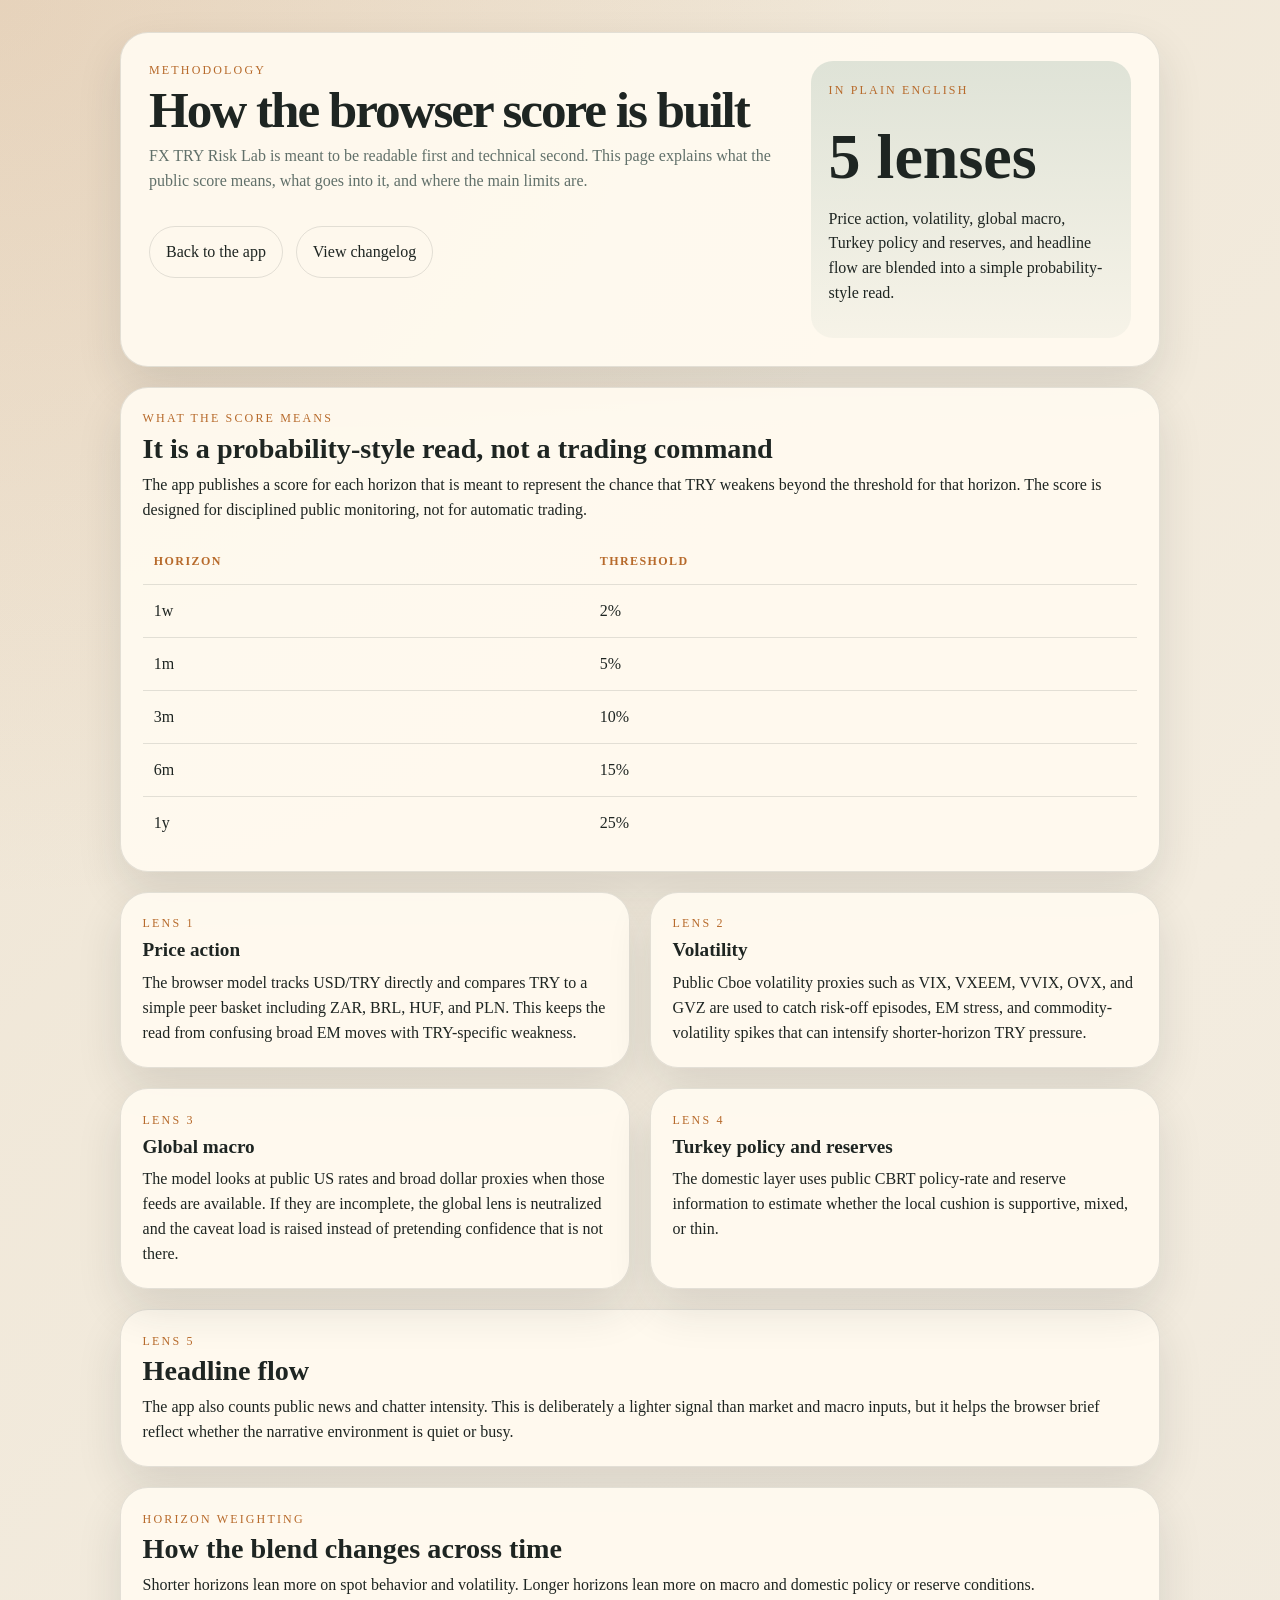
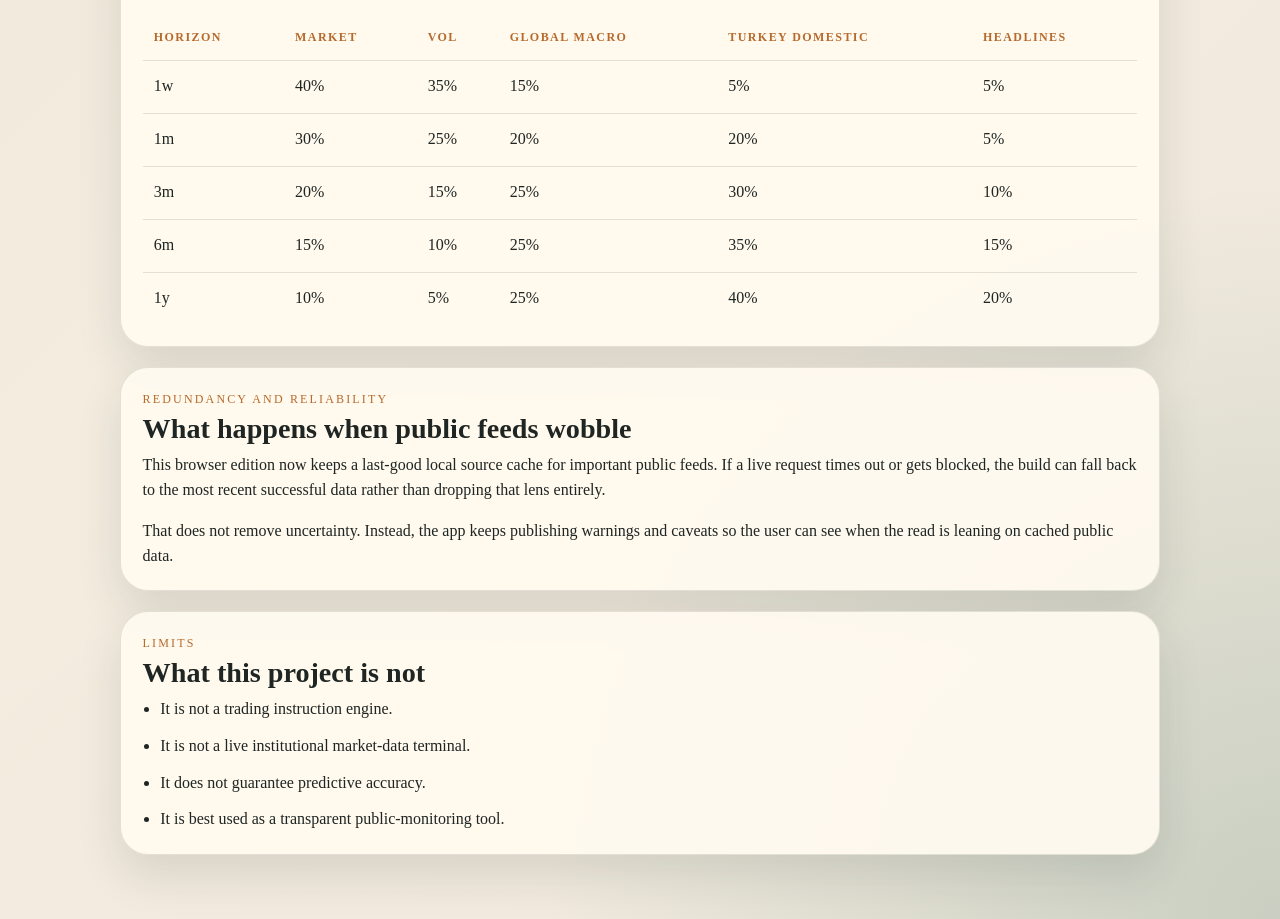
==== docs/methodology.html @ 63f48fd1 "Finalize browser app with methodology and charts" ====
<!DOCTYPE html>
<html lang="en">
  <head>
    <meta charset="utf-8" />
    <meta name="viewport" content="width=device-width, initial-scale=1" />
    <title>FX TRY Risk Lab Methodology</title>
    <meta name="theme-color" content="#1d5c4b" />
    <meta name="referrer" content="strict-origin-when-cross-origin" />
    <meta
      http-equiv="Content-Security-Policy"
      content="default-src 'self'; script-src 'self'; style-src 'self' 'unsafe-inline'; img-src 'self' data:; connect-src 'self'; object-src 'none'; base-uri 'self'; form-action 'none'; frame-ancestors 'none'; upgrade-insecure-requests"
    />
    <meta
      name="description"
      content="Plain-language methodology for the FX TRY Risk Lab browser app."
    />
    <link rel="stylesheet" href="./style.css" />
  </head>
  <body>
    <main class="shell prose-shell">
      <section class="hero">
        <div class="hero-copy">
          <p class="eyebrow">Methodology</p>
          <h1>How the browser score is built</h1>
          <p class="deck">
            FX TRY Risk Lab is meant to be readable first and technical second. This page explains
            what the public score means, what goes into it, and where the main limits are.
          </p>
          <div class="hero-actions">
            <a class="button ghost" href="./index.html">Back to the app</a>
            <a
              class="button ghost"
              href="https://github.com/hulkiokantabak/fx-try-risk-lab/blob/main/CHANGELOG.md"
              target="_blank"
              rel="noopener noreferrer"
            >
              View changelog
            </a>
          </div>
        </div>
        <aside class="hero-score">
          <span class="eyebrow">In Plain English</span>
          <strong>5 lenses</strong>
          <p>
            Price action, volatility, global macro, Turkey policy and reserves, and headline flow
            are blended into a simple probability-style read.
          </p>
        </aside>
      </section>

      <section class="card prose-card">
        <p class="eyebrow">What The Score Means</p>
        <h2>It is a probability-style read, not a trading command</h2>
        <p>
          The app publishes a score for each horizon that is meant to represent the chance that
          TRY weakens beyond the threshold for that horizon. The score is designed for disciplined
          public monitoring, not for automatic trading.
        </p>
        <div class="table-wrap">
          <table class="info-table">
            <thead>
              <tr>
                <th>Horizon</th>
                <th>Threshold</th>
              </tr>
            </thead>
            <tbody>
              <tr><td>1w</td><td>2%</td></tr>
              <tr><td>1m</td><td>5%</td></tr>
              <tr><td>3m</td><td>10%</td></tr>
              <tr><td>6m</td><td>15%</td></tr>
              <tr><td>1y</td><td>25%</td></tr>
            </tbody>
          </table>
        </div>
      </section>

      <section class="grid">
        <article class="card prose-card">
          <p class="eyebrow">Lens 1</p>
          <h3>Price action</h3>
          <p>
            The browser model tracks USD/TRY directly and compares TRY to a simple peer basket
            including ZAR, BRL, HUF, and PLN. This keeps the read from confusing broad EM moves
            with TRY-specific weakness.
          </p>
        </article>
        <article class="card prose-card">
          <p class="eyebrow">Lens 2</p>
          <h3>Volatility</h3>
          <p>
            Public Cboe volatility proxies such as VIX, VXEEM, VVIX, OVX, and GVZ are used to
            catch risk-off episodes, EM stress, and commodity-volatility spikes that can intensify
            shorter-horizon TRY pressure.
          </p>
        </article>
      </section>

      <section class="grid">
        <article class="card prose-card">
          <p class="eyebrow">Lens 3</p>
          <h3>Global macro</h3>
          <p>
            The model looks at public US rates and broad dollar proxies when those feeds are
            available. If they are incomplete, the global lens is neutralized and the caveat load
            is raised instead of pretending confidence that is not there.
          </p>
        </article>
        <article class="card prose-card">
          <p class="eyebrow">Lens 4</p>
          <h3>Turkey policy and reserves</h3>
          <p>
            The domestic layer uses public CBRT policy-rate and reserve information to estimate
            whether the local cushion is supportive, mixed, or thin.
          </p>
        </article>
      </section>

      <section class="card prose-card">
        <p class="eyebrow">Lens 5</p>
        <h2>Headline flow</h2>
        <p>
          The app also counts public news and chatter intensity. This is deliberately a lighter
          signal than market and macro inputs, but it helps the browser brief reflect whether the
          narrative environment is quiet or busy.
        </p>
      </section>

      <section class="card prose-card">
        <p class="eyebrow">Horizon Weighting</p>
        <h2>How the blend changes across time</h2>
        <p>
          Shorter horizons lean more on spot behavior and volatility. Longer horizons lean more on
          macro and domestic policy or reserve conditions.
        </p>
        <div class="table-wrap">
          <table class="info-table">
            <thead>
              <tr>
                <th>Horizon</th>
                <th>Market</th>
                <th>Vol</th>
                <th>Global macro</th>
                <th>Turkey domestic</th>
                <th>Headlines</th>
              </tr>
            </thead>
            <tbody>
              <tr><td>1w</td><td>40%</td><td>35%</td><td>15%</td><td>5%</td><td>5%</td></tr>
              <tr><td>1m</td><td>30%</td><td>25%</td><td>20%</td><td>20%</td><td>5%</td></tr>
              <tr><td>3m</td><td>20%</td><td>15%</td><td>25%</td><td>30%</td><td>10%</td></tr>
              <tr><td>6m</td><td>15%</td><td>10%</td><td>25%</td><td>35%</td><td>15%</td></tr>
              <tr><td>1y</td><td>10%</td><td>5%</td><td>25%</td><td>40%</td><td>20%</td></tr>
            </tbody>
          </table>
        </div>
      </section>

      <section class="card prose-card">
        <p class="eyebrow">Redundancy And Reliability</p>
        <h2>What happens when public feeds wobble</h2>
        <p>
          This browser edition now keeps a last-good local source cache for important public feeds.
          If a live request times out or gets blocked, the build can fall back to the most recent
          successful data rather than dropping that lens entirely.
        </p>
        <p>
          That does not remove uncertainty. Instead, the app keeps publishing warnings and caveats
          so the user can see when the read is leaning on cached public data.
        </p>
      </section>

      <section class="card prose-card">
        <p class="eyebrow">Limits</p>
        <h2>What this project is not</h2>
        <ul class="list">
          <li>It is not a trading instruction engine.</li>
          <li>It is not a live institutional market-data terminal.</li>
          <li>It does not guarantee predictive accuracy.</li>
          <li>It is best used as a transparent public-monitoring tool.</li>
        </ul>
      </section>
    </main>
  </body>
</html>
---- docs/style.css ----
:root {
  --bg: #f3ecdf;
  --paper: rgba(255, 250, 240, 0.94);
  --paper-strong: rgba(255, 253, 247, 0.98);
  --ink: #1e2522;
  --muted: #61706a;
  --line: rgba(30, 37, 34, 0.12);
  --accent: #1d5c4b;
  --signal: #b76a2b;
  --shadow: 0 20px 45px rgba(29, 44, 38, 0.12);
}

* {
  box-sizing: border-box;
}

body {
  margin: 0;
  color: var(--ink);
  line-height: 1.55;
  font-family: Georgia, "Times New Roman", serif;
  background:
    radial-gradient(circle at top left, rgba(183, 106, 43, 0.14), transparent 32%),
    radial-gradient(circle at bottom right, rgba(29, 92, 75, 0.18), transparent 26%),
    linear-gradient(135deg, #eee4d3 0%, var(--bg) 55%, #efe8dc 100%);
}

a {
  color: inherit;
}

.shell {
  max-width: 1160px;
  margin: 0 auto;
  padding: 2rem 1.25rem 4rem;
}

.hero,
.card,
.curve {
  border: 1px solid var(--line);
  border-radius: 28px;
  background: var(--paper);
  box-shadow: var(--shadow);
}

.hero {
  display: grid;
  grid-template-columns: 1.6fr 320px;
  gap: 1.5rem;
  padding: 1.75rem;
}

.hero > *,
.grid > *,
.curve,
.card,
.metric,
.curve-card,
.brief-card,
.pill {
  min-width: 0;
}

.eyebrow {
  margin: 0 0 0.35rem;
  font-size: 0.75rem;
  letter-spacing: 0.18em;
  text-transform: uppercase;
  color: var(--signal);
}

h1,
h2,
h3,
p {
  margin-top: 0;
}

h1 {
  margin-bottom: 0.55rem;
  font-size: clamp(2rem, 4vw, 3.5rem);
  line-height: 0.98;
  letter-spacing: -0.04em;
}

h2 {
  margin-bottom: 0.6rem;
  font-size: clamp(1.5rem, 2.2vw, 2.2rem);
  line-height: 1.05;
}

h3 {
  font-size: 1.2rem;
  line-height: 1.2;
}

.deck,
.stamp,
.reason-detail,
.metric p,
.note-label,
textarea,
.brief-detail {
  color: var(--muted);
}

.deck,
.reason-detail,
.metric p,
#primary-meta,
.list li,
.history-table td,
.brief-detail,
.brief-now {
  overflow-wrap: anywhere;
}

.hero-copy {
  display: flex;
  flex-direction: column;
}

.pill-row {
  display: grid;
  grid-template-columns: repeat(3, minmax(0, 1fr));
  gap: 0.85rem;
  margin-top: 1rem;
}

.pill {
  border: 1px solid var(--line);
  border-radius: 20px;
  padding: 0.9rem 1rem;
  background: rgba(255, 255, 255, 0.82);
}

.pill strong {
  display: block;
  margin-top: 0.25rem;
  font-size: 1.15rem;
}

.hero-score {
  align-self: stretch;
  padding: 1rem 1.1rem;
  border-radius: 22px;
  background: linear-gradient(180deg, rgba(29, 92, 75, 0.14), rgba(29, 92, 75, 0.04));
}

.hero-score strong {
  display: block;
  margin-top: 0.35rem;
  font-size: clamp(2.8rem, 5vw, 4.4rem);
}

.hero-actions {
  display: flex;
  flex-wrap: wrap;
  gap: 0.8rem;
  align-items: center;
  margin-top: 1rem;
}

.button {
  display: inline-flex;
  align-items: center;
  justify-content: center;
  min-height: 2.9rem;
  padding: 0.8rem 1rem;
  border-radius: 999px;
  border: 1px solid var(--line);
  background: rgba(255, 255, 255, 0.8);
  cursor: pointer;
  font: inherit;
  text-decoration: none;
}

.button.primary {
  background: var(--accent);
  color: #fff;
  border-color: rgba(29, 92, 75, 0.35);
}

.button.ghost {
  background: transparent;
}

.button:focus-visible,
textarea:focus-visible,
a:focus-visible {
  outline: 2px solid rgba(29, 92, 75, 0.55);
  outline-offset: 3px;
}

.curve,
.card {
  margin-top: 1.25rem;
  padding: 1.35rem;
}

.section-head {
  display: flex;
  justify-content: space-between;
  gap: 1rem;
  align-items: flex-start;
}

.curve-grid,
.metric-grid,
.briefing-grid {
  display: grid;
  gap: 0.85rem;
  margin-top: 1rem;
}

.curve-grid,
.metric-grid {
  grid-template-columns: repeat(auto-fit, minmax(135px, 1fr));
}

.briefing-grid {
  grid-template-columns: repeat(3, minmax(0, 1fr));
}

.curve-card,
.metric,
.brief-card {
  border: 1px solid var(--line);
  border-radius: 22px;
  padding: 1rem;
  background: rgba(255, 255, 255, 0.82);
}

.brief-card {
  background: var(--paper-strong);
}

.chart-card {
  display: flex;
  flex-direction: column;
}

.chart-shell {
  margin-top: 0.85rem;
  padding: 0.6rem;
  border: 1px solid var(--line);
  border-radius: 22px;
  background: rgba(255, 255, 255, 0.86);
}

.chart-shell svg {
  display: block;
  width: 100%;
  height: auto;
}

.chart-guide {
  stroke: rgba(30, 37, 34, 0.14);
  stroke-width: 1;
  stroke-dasharray: 4 6;
}

.chart-legend {
  display: flex;
  flex-wrap: wrap;
  gap: 0.7rem;
  margin-top: 0.85rem;
}

.chart-legend-item {
  display: inline-flex;
  align-items: center;
  gap: 0.45rem;
  font-size: 0.95rem;
}

.legend-swatch {
  width: 0.8rem;
  height: 0.8rem;
  border-radius: 999px;
  flex: 0 0 auto;
}

.brief-card h3 {
  margin-bottom: 0.55rem;
}

.brief-now {
  margin-bottom: 0.5rem;
  color: var(--signal);
  font-weight: 700;
}

.curve-card.primary {
  background: linear-gradient(180deg, rgba(29, 92, 75, 0.14), rgba(255, 255, 255, 0.92));
  border-color: rgba(29, 92, 75, 0.25);
}

.curve-card strong,
.metric strong {
  display: block;
  margin-top: 0.3rem;
  font-size: 1.8rem;
}

.grid {
  display: grid;
  grid-template-columns: repeat(2, minmax(0, 1fr));
  gap: 1.25rem;
}

.reason {
  padding: 0.9rem 0;
  border-top: 1px solid var(--line);
}

.reason:first-child {
  padding-top: 0;
  border-top: 0;
}

.reason-title {
  display: flex;
  justify-content: space-between;
  gap: 1rem;
  align-items: baseline;
  font-weight: 700;
}

.badge {
  display: inline-flex;
  align-items: center;
  justify-content: center;
  min-width: 3rem;
  padding: 0.2rem 0.55rem;
  border-radius: 999px;
  background: rgba(183, 106, 43, 0.12);
  color: var(--signal);
  font-size: 0.85rem;
}

.list {
  margin: 0;
  padding-left: 1.1rem;
}

.list li + li {
  margin-top: 0.75rem;
}

.disabled-link {
  opacity: 0.72;
  text-decoration: none;
  cursor: default;
}

.history-wrap {
  overflow-x: auto;
}

.history-table {
  width: 100%;
  border-collapse: collapse;
}

.history-table th,
.history-table td {
  padding: 0.85rem 0.7rem;
  text-align: left;
  border-top: 1px solid var(--line);
  vertical-align: top;
}

.history-table thead th {
  border-top: 0;
  color: var(--signal);
  font-size: 0.75rem;
  letter-spacing: 0.12em;
  text-transform: uppercase;
}

textarea {
  width: 100%;
  margin-top: 0.7rem;
  padding: 0.9rem 1rem;
  border: 1px solid var(--line);
  border-radius: 18px;
  background: rgba(255, 255, 255, 0.9);
  font: inherit;
  resize: vertical;
}

.method p + p {
  margin-top: 0.8rem;
}

.prose-shell {
  max-width: 1080px;
}

.prose-card h2,
.prose-card h3 {
  margin-bottom: 0.6rem;
}

.prose-card p:last-child,
.prose-card ul:last-child {
  margin-bottom: 0;
}

.table-wrap {
  overflow-x: auto;
  margin-top: 1rem;
}

.info-table {
  width: 100%;
  border-collapse: collapse;
}

.info-table th,
.info-table td {
  padding: 0.85rem 0.7rem;
  text-align: left;
  border-top: 1px solid var(--line);
  vertical-align: top;
}

.info-table thead th {
  border-top: 0;
  color: var(--signal);
  font-size: 0.75rem;
  letter-spacing: 0.12em;
  text-transform: uppercase;
}

.caveats {
  border-color: rgba(183, 106, 43, 0.28);
  background:
    linear-gradient(180deg, rgba(183, 106, 43, 0.08), rgba(255, 250, 240, 0.92));
}

@media (max-width: 900px) {
  .hero,
  .grid,
  .briefing-grid,
  .pill-row {
    grid-template-columns: 1fr;
  }

  .section-head {
    flex-direction: column;
  }
}

@media (max-width: 640px) {
  .shell {
    padding: 1rem 0.85rem 3rem;
  }

  .hero,
  .card,
  .curve {
    border-radius: 22px;
  }

  .hero {
    padding: 1.1rem;
  }

  .hero-actions {
    flex-direction: column;
    align-items: stretch;
  }

  .hero-actions .button {
    width: 100%;
  }

  .hero-actions .stamp {
    width: 100%;
  }

  .curve-grid,
  .metric-grid {
    grid-template-columns: 1fr;
  }

  .chart-legend {
    flex-direction: column;
    align-items: flex-start;
  }

  .history-table th,
  .history-table td,
  .info-table th,
  .info-table td {
    padding: 0.75rem 0.5rem;
    font-size: 0.92rem;
  }
}
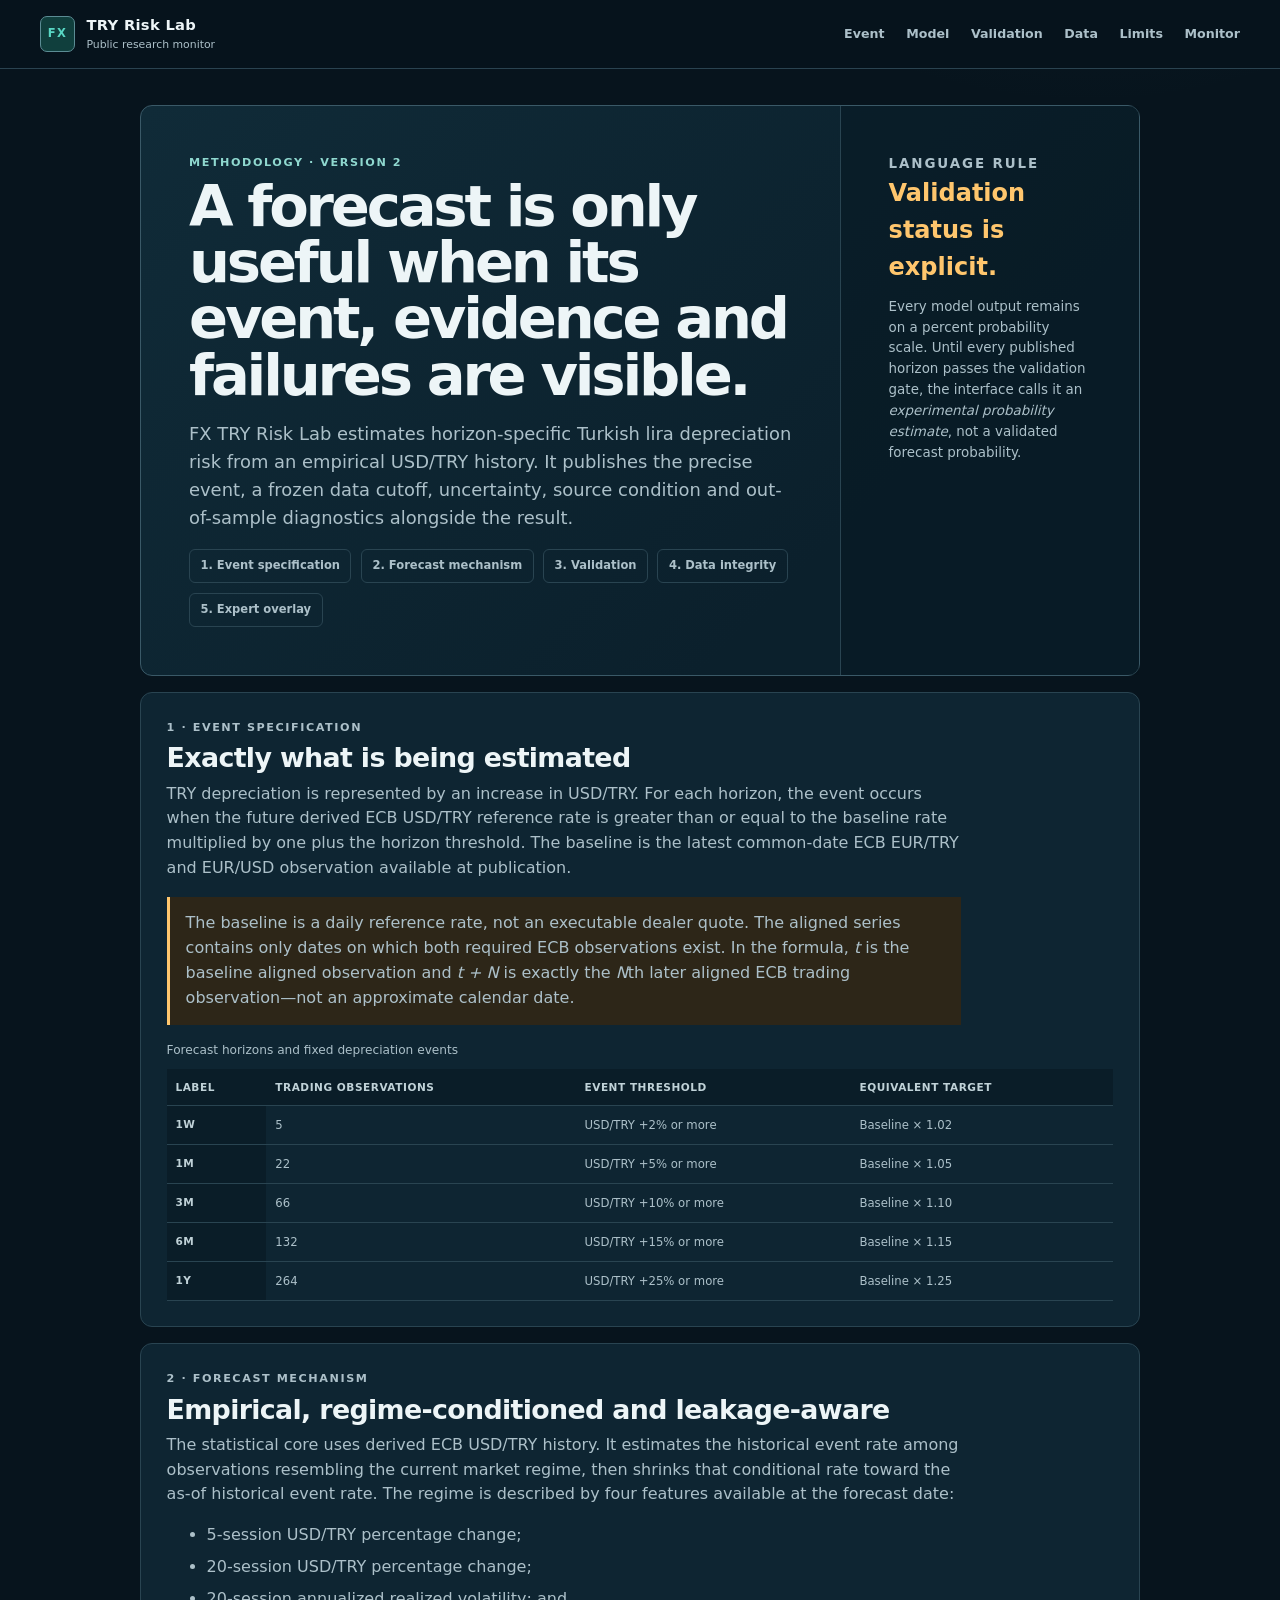
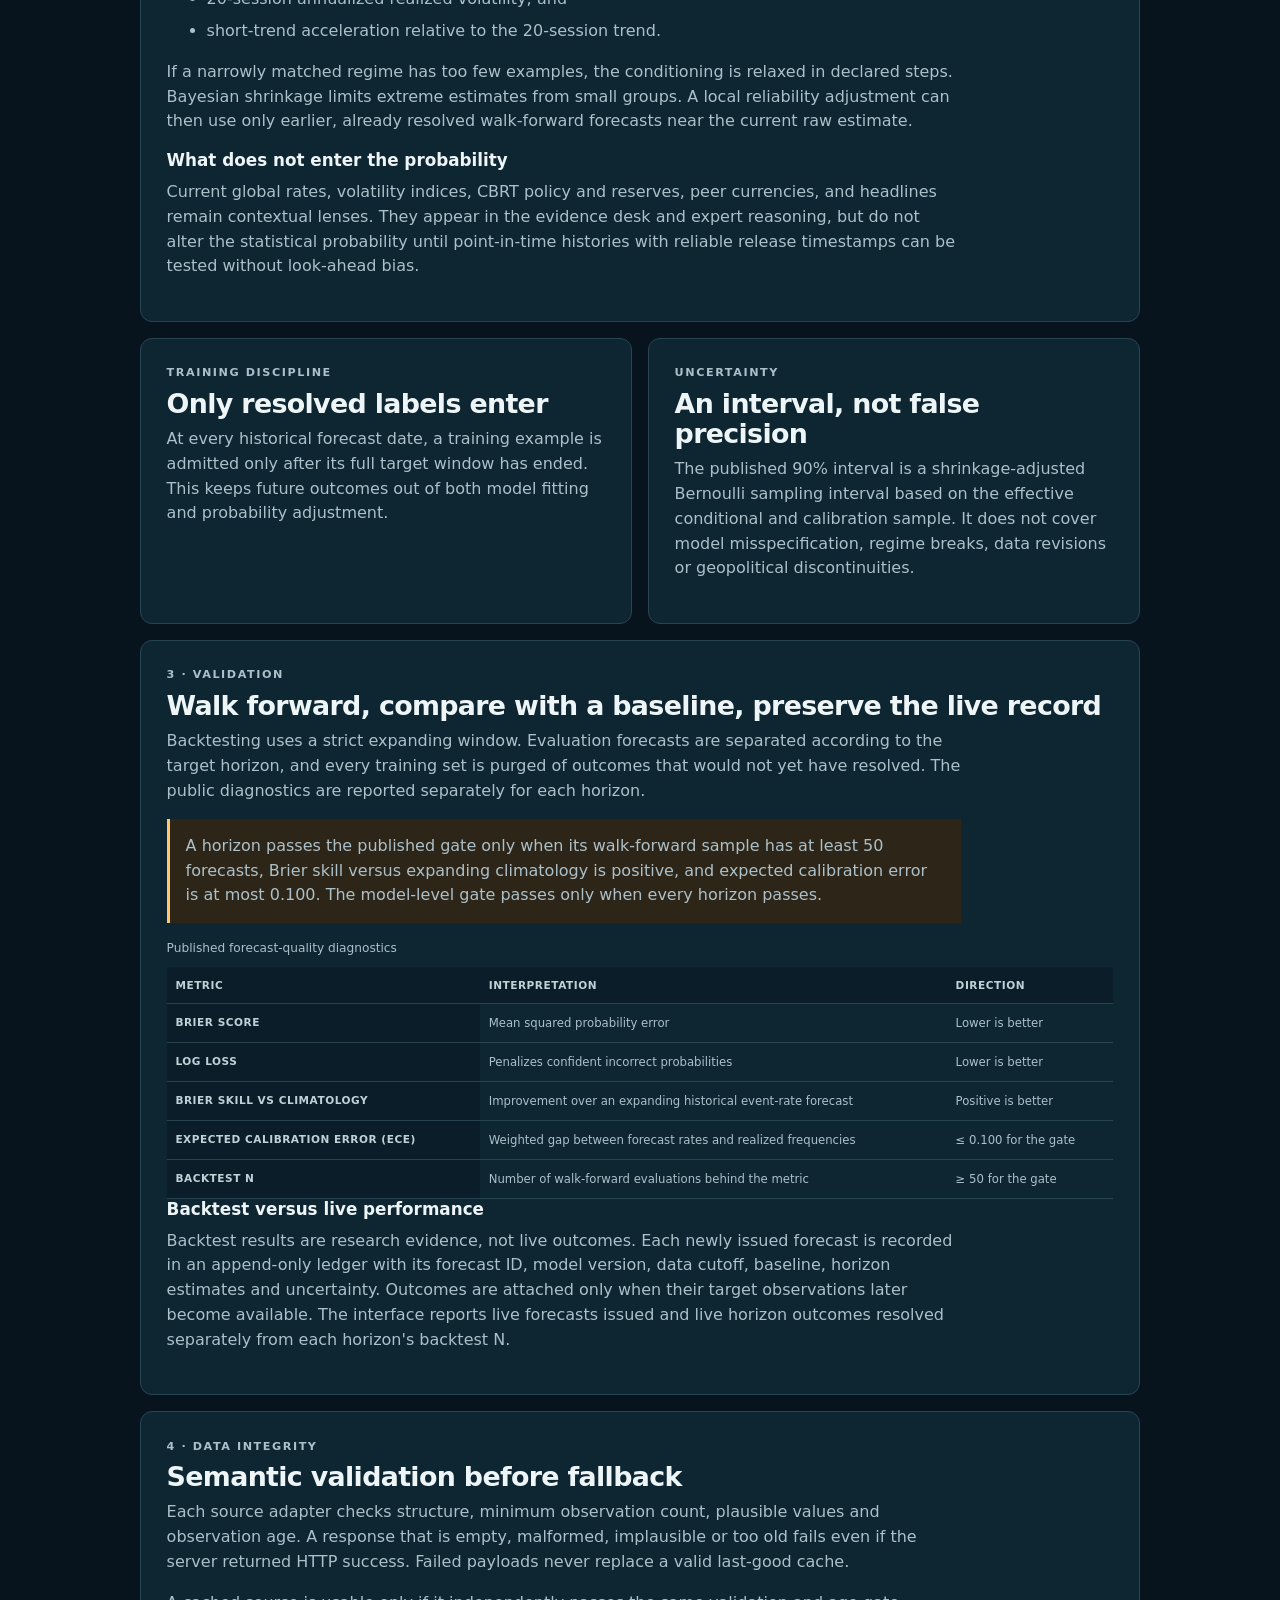
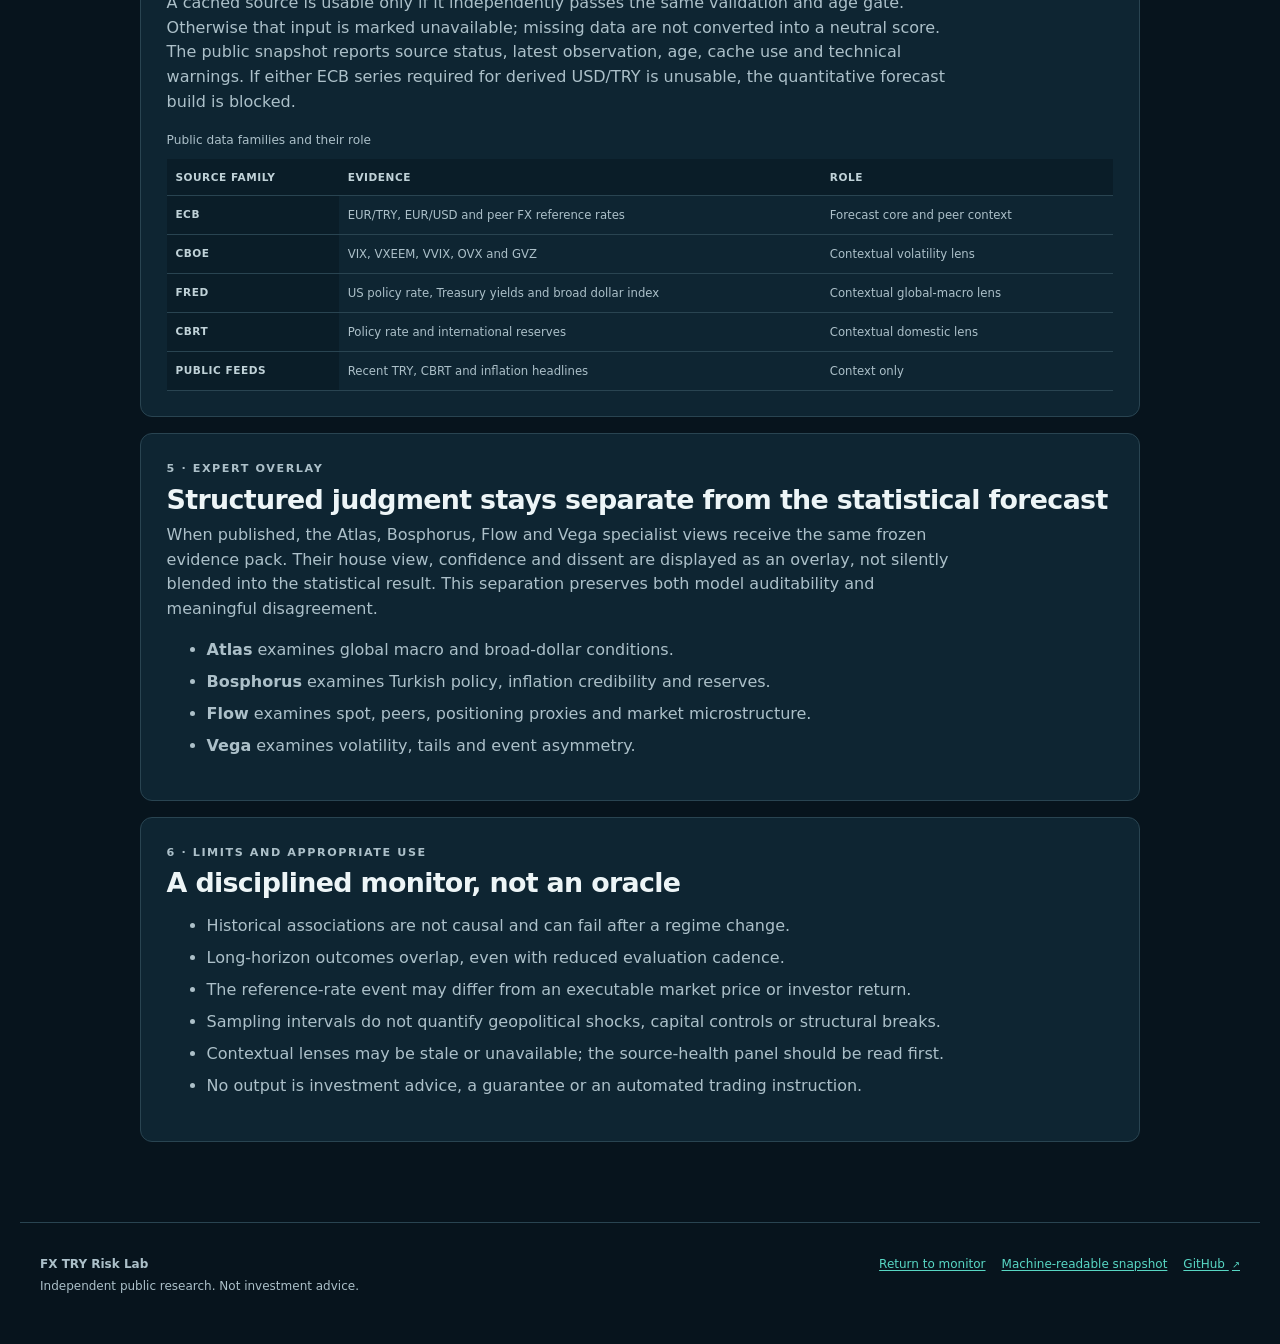
==== commit 1edac2af: "Rebuild FX risk lab around auditable forecasts Replace the heuristic score with a leakage-controlled" ====
--- a/docs/methodology.html
+++ b/docs/methodology.html
@@ -1,185 +1,251 @@
-<!DOCTYPE html>
+<!doctype html>
 <html lang="en">
   <head>
     <meta charset="utf-8" />
     <meta name="viewport" content="width=device-width, initial-scale=1" />
-    <title>FX TRY Risk Lab Methodology</title>
-    <meta name="theme-color" content="#1d5c4b" />
+    <title>Methodology — FX TRY Risk Lab</title>
+    <meta name="theme-color" content="#0b1f2a" />
     <meta name="referrer" content="strict-origin-when-cross-origin" />
     <meta
       http-equiv="Content-Security-Policy"
-      content="default-src 'self'; script-src 'self'; style-src 'self' 'unsafe-inline'; img-src 'self' data:; connect-src 'self'; object-src 'none'; base-uri 'self'; form-action 'none'; frame-ancestors 'none'; upgrade-insecure-requests"
+      content="default-src 'self'; script-src 'self' https://gc.zgo.at; style-src 'self'; img-src 'self' data:; connect-src 'self' https://hulkiokantabak.goatcounter.com; object-src 'none'; base-uri 'self'; form-action 'none'; frame-ancestors 'none'; upgrade-insecure-requests"
     />
     <meta
       name="description"
-      content="Plain-language methodology for the FX TRY Risk Lab browser app."
+      content="Event definitions, forecasting design, validation, source-health rules and limitations for FX TRY Risk Lab."
     />
     <link rel="stylesheet" href="./style.css" />
   </head>
   <body>
-    <main class="shell prose-shell">
-      <section class="hero">
-        <div class="hero-copy">
-          <p class="eyebrow">Methodology</p>
-          <h1>How the browser score is built</h1>
+    <a class="skip-link" href="#main-content">Skip to methodology</a>
+    <header class="site-header">
+      <div class="nav-shell">
+        <a class="brand" href="./index.html" aria-label="FX TRY Risk Lab home">
+          <span class="brand-mark" aria-hidden="true">FX</span>
+          <span><strong>TRY Risk Lab</strong><small>Public research monitor</small></span>
+        </a>
+        <nav aria-label="Methodology navigation">
+          <a href="#event">Event</a>
+          <a href="#model">Model</a>
+          <a href="#validation">Validation</a>
+          <a href="#data">Data</a>
+          <a href="#limits">Limits</a>
+          <a href="./index.html">Monitor</a>
+        </nav>
+      </div>
+    </header>
+
+    <main class="shell prose-shell" id="main-content">
+      <section class="prose-hero" aria-labelledby="method-title">
+        <div>
+          <p class="eyebrow">Methodology · Version 2</p>
+          <h1 id="method-title">A forecast is only useful when its event, evidence and failures are visible.</h1>
           <p class="deck">
-            FX TRY Risk Lab is meant to be readable first and technical second. This page explains
-            what the public score means, what goes into it, and where the main limits are.
-          </p>
-          <div class="hero-actions">
-            <a class="button ghost" href="./index.html">Back to the app</a>
-            <a
-              class="button ghost"
-              href="https://github.com/hulkiokantabak/fx-try-risk-lab/blob/main/CHANGELOG.md"
-              target="_blank"
-              rel="noopener noreferrer"
-            >
-              View changelog
-            </a>
+            FX TRY Risk Lab estimates horizon-specific Turkish lira depreciation risk from an
+            empirical USD/TRY history. It publishes the precise event, a frozen data cutoff,
+            uncertainty, source condition and out-of-sample diagnostics alongside the result.
+          </p>
+          <div class="method-nav" aria-label="On this page">
+            <a href="#event">1. Event specification</a>
+            <a href="#model">2. Forecast mechanism</a>
+            <a href="#validation">3. Validation</a>
+            <a href="#data">4. Data integrity</a>
+            <a href="#experts">5. Expert overlay</a>
           </div>
         </div>
-        <aside class="hero-score">
-          <span class="eyebrow">In Plain English</span>
-          <strong>5 lenses</strong>
+        <aside class="method-status">
+          <p class="eyebrow">Language rule</p>
+          <strong>Validation status is explicit.</strong>
           <p>
-            Price action, volatility, global macro, Turkey policy and reserves, and headline flow
-            are blended into a simple probability-style read.
+            Every model output remains on a percent probability scale. Until every published
+            horizon passes the validation gate, the interface calls it an
+            <em>experimental probability estimate</em>, not a validated forecast probability.
           </p>
         </aside>
       </section>
 
-      <section class="card prose-card">
-        <p class="eyebrow">What The Score Means</p>
-        <h2>It is a probability-style read, not a trading command</h2>
-        <p>
-          The app publishes a score for each horizon that is meant to represent the chance that
-          TRY weakens beyond the threshold for that horizon. The score is designed for disciplined
-          public monitoring, not for automatic trading.
+      <section class="panel prose-card" id="event">
+        <p class="eyebrow">1 · Event specification</p>
+        <h2>Exactly what is being estimated</h2>
+        <p>
+          TRY depreciation is represented by an increase in USD/TRY. For each horizon, the event
+          occurs when the future derived ECB USD/TRY reference rate is greater than or equal to
+          the baseline rate multiplied by one plus the horizon threshold. The baseline is the
+          latest common-date ECB EUR/TRY and EUR/USD observation available at publication.
+        </p>
+        <p class="callout">
+          The baseline is a daily reference rate, not an executable dealer quote. The aligned
+          series contains only dates on which both required ECB observations exist. In the formula,
+          <var>t</var> is the baseline aligned observation and <var>t + N</var> is exactly the
+          <var>N</var>th later aligned ECB trading observation—not an approximate calendar date.
         </p>
         <div class="table-wrap">
           <table class="info-table">
-            <thead>
-              <tr>
-                <th>Horizon</th>
-                <th>Threshold</th>
-              </tr>
-            </thead>
+            <caption>Forecast horizons and fixed depreciation events</caption>
+            <thead><tr><th scope="col">Label</th><th scope="col">Trading observations</th><th scope="col">Event threshold</th><th scope="col">Equivalent target</th></tr></thead>
             <tbody>
-              <tr><td>1w</td><td>2%</td></tr>
-              <tr><td>1m</td><td>5%</td></tr>
-              <tr><td>3m</td><td>10%</td></tr>
-              <tr><td>6m</td><td>15%</td></tr>
-              <tr><td>1y</td><td>25%</td></tr>
+              <tr><th scope="row">1w</th><td>5</td><td>USD/TRY +2% or more</td><td>Baseline × 1.02</td></tr>
+              <tr><th scope="row">1m</th><td>22</td><td>USD/TRY +5% or more</td><td>Baseline × 1.05</td></tr>
+              <tr><th scope="row">3m</th><td>66</td><td>USD/TRY +10% or more</td><td>Baseline × 1.10</td></tr>
+              <tr><th scope="row">6m</th><td>132</td><td>USD/TRY +15% or more</td><td>Baseline × 1.15</td></tr>
+              <tr><th scope="row">1y</th><td>264</td><td>USD/TRY +25% or more</td><td>Baseline × 1.25</td></tr>
             </tbody>
           </table>
         </div>
       </section>
 
-      <section class="grid">
-        <article class="card prose-card">
-          <p class="eyebrow">Lens 1</p>
-          <h3>Price action</h3>
+      <section class="panel prose-card" id="model">
+        <p class="eyebrow">2 · Forecast mechanism</p>
+        <h2>Empirical, regime-conditioned and leakage-aware</h2>
+        <p>
+          The statistical core uses derived ECB USD/TRY history. It estimates the historical
+          event rate among observations resembling the current market regime, then shrinks that
+          conditional rate toward the as-of historical event rate. The regime is described by
+          four features available at the forecast date:
+        </p>
+        <ul>
+          <li>5-session USD/TRY percentage change;</li>
+          <li>20-session USD/TRY percentage change;</li>
+          <li>20-session annualized realized volatility; and</li>
+          <li>short-trend acceleration relative to the 20-session trend.</li>
+        </ul>
+        <p>
+          If a narrowly matched regime has too few examples, the conditioning is relaxed in
+          declared steps. Bayesian shrinkage limits extreme estimates from small groups. A local
+          reliability adjustment can then use only earlier, already resolved walk-forward forecasts
+          near the current raw estimate.
+        </p>
+        <h3>What does not enter the probability</h3>
+        <p>
+          Current global rates, volatility indices, CBRT policy and reserves, peer currencies,
+          and headlines remain contextual lenses. They appear in the evidence desk and expert
+          reasoning, but do not alter the statistical probability until point-in-time histories
+          with reliable release timestamps can be tested without look-ahead bias.
+        </p>
+      </section>
+
+      <section class="workstation-grid" aria-label="Model safeguards">
+        <article class="panel prose-card">
+          <p class="eyebrow">Training discipline</p>
+          <h2>Only resolved labels enter</h2>
           <p>
-            The browser model tracks USD/TRY directly and compares TRY to a simple peer basket
-            including ZAR, BRL, HUF, and PLN. This keeps the read from confusing broad EM moves
-            with TRY-specific weakness.
+            At every historical forecast date, a training example is admitted only after its full
+            target window has ended. This keeps future outcomes out of both model fitting and
+            probability adjustment.
           </p>
         </article>
-        <article class="card prose-card">
-          <p class="eyebrow">Lens 2</p>
-          <h3>Volatility</h3>
+        <article class="panel prose-card">
+          <p class="eyebrow">Uncertainty</p>
+          <h2>An interval, not false precision</h2>
           <p>
-            Public Cboe volatility proxies such as VIX, VXEEM, VVIX, OVX, and GVZ are used to
-            catch risk-off episodes, EM stress, and commodity-volatility spikes that can intensify
-            shorter-horizon TRY pressure.
+            The published 90% interval is a shrinkage-adjusted Bernoulli sampling interval based on
+            the effective conditional and calibration sample. It does not cover model misspecification,
+            regime breaks, data revisions or geopolitical discontinuities.
           </p>
         </article>
       </section>
 
-      <section class="grid">
-        <article class="card prose-card">
-          <p class="eyebrow">Lens 3</p>
-          <h3>Global macro</h3>
-          <p>
-            The model looks at public US rates and broad dollar proxies when those feeds are
-            available. If they are incomplete, the global lens is neutralized and the caveat load
-            is raised instead of pretending confidence that is not there.
-          </p>
-        </article>
-        <article class="card prose-card">
-          <p class="eyebrow">Lens 4</p>
-          <h3>Turkey policy and reserves</h3>
-          <p>
-            The domestic layer uses public CBRT policy-rate and reserve information to estimate
-            whether the local cushion is supportive, mixed, or thin.
-          </p>
-        </article>
-      </section>
-
-      <section class="card prose-card">
-        <p class="eyebrow">Lens 5</p>
-        <h2>Headline flow</h2>
-        <p>
-          The app also counts public news and chatter intensity. This is deliberately a lighter
-          signal than market and macro inputs, but it helps the browser brief reflect whether the
-          narrative environment is quiet or busy.
-        </p>
-      </section>
-
-      <section class="card prose-card">
-        <p class="eyebrow">Horizon Weighting</p>
-        <h2>How the blend changes across time</h2>
-        <p>
-          Shorter horizons lean more on spot behavior and volatility. Longer horizons lean more on
-          macro and domestic policy or reserve conditions.
+      <section class="panel prose-card" id="validation">
+        <p class="eyebrow">3 · Validation</p>
+        <h2>Walk forward, compare with a baseline, preserve the live record</h2>
+        <p>
+          Backtesting uses a strict expanding window. Evaluation forecasts are separated according
+          to the target horizon, and every training set is purged of outcomes that would not yet
+          have resolved. The public diagnostics are reported separately for each horizon.
+        </p>
+        <p class="callout">
+          A horizon passes the published gate only when its walk-forward sample has at least 50
+          forecasts, Brier skill versus expanding climatology is positive, and expected calibration
+          error is at most 0.100. The model-level gate passes only when every horizon passes.
         </p>
         <div class="table-wrap">
           <table class="info-table">
-            <thead>
-              <tr>
-                <th>Horizon</th>
-                <th>Market</th>
-                <th>Vol</th>
-                <th>Global macro</th>
-                <th>Turkey domestic</th>
-                <th>Headlines</th>
-              </tr>
-            </thead>
+            <caption>Published forecast-quality diagnostics</caption>
+            <thead><tr><th scope="col">Metric</th><th scope="col">Interpretation</th><th scope="col">Direction</th></tr></thead>
             <tbody>
-              <tr><td>1w</td><td>40%</td><td>35%</td><td>15%</td><td>5%</td><td>5%</td></tr>
-              <tr><td>1m</td><td>30%</td><td>25%</td><td>20%</td><td>20%</td><td>5%</td></tr>
-              <tr><td>3m</td><td>20%</td><td>15%</td><td>25%</td><td>30%</td><td>10%</td></tr>
-              <tr><td>6m</td><td>15%</td><td>10%</td><td>25%</td><td>35%</td><td>15%</td></tr>
-              <tr><td>1y</td><td>10%</td><td>5%</td><td>25%</td><td>40%</td><td>20%</td></tr>
+              <tr><th scope="row">Brier score</th><td>Mean squared probability error</td><td>Lower is better</td></tr>
+              <tr><th scope="row">Log loss</th><td>Penalizes confident incorrect probabilities</td><td>Lower is better</td></tr>
+              <tr><th scope="row">Brier skill vs climatology</th><td>Improvement over an expanding historical event-rate forecast</td><td>Positive is better</td></tr>
+              <tr><th scope="row">Expected calibration error (ECE)</th><td>Weighted gap between forecast rates and realized frequencies</td><td>≤ 0.100 for the gate</td></tr>
+              <tr><th scope="row">Backtest N</th><td>Number of walk-forward evaluations behind the metric</td><td>≥ 50 for the gate</td></tr>
             </tbody>
           </table>
         </div>
-      </section>
-
-      <section class="card prose-card">
-        <p class="eyebrow">Redundancy And Reliability</p>
-        <h2>What happens when public feeds wobble</h2>
-        <p>
-          This browser edition now keeps a last-good local source cache for important public feeds.
-          If a live request times out or gets blocked, the build can fall back to the most recent
-          successful data rather than dropping that lens entirely.
-        </p>
-        <p>
-          That does not remove uncertainty. Instead, the app keeps publishing warnings and caveats
-          so the user can see when the read is leaning on cached public data.
-        </p>
-      </section>
-
-      <section class="card prose-card">
-        <p class="eyebrow">Limits</p>
-        <h2>What this project is not</h2>
-        <ul class="list">
-          <li>It is not a trading instruction engine.</li>
-          <li>It is not a live institutional market-data terminal.</li>
-          <li>It does not guarantee predictive accuracy.</li>
-          <li>It is best used as a transparent public-monitoring tool.</li>
+        <h3>Backtest versus live performance</h3>
+        <p>
+          Backtest results are research evidence, not live outcomes. Each newly issued forecast is
+          recorded in an append-only ledger with its forecast ID, model version, data cutoff,
+          baseline, horizon estimates and uncertainty. Outcomes are attached only when their target
+          observations later become available. The interface reports live forecasts issued and live
+          horizon outcomes resolved separately from each horizon's backtest N.
+        </p>
+      </section>
+
+      <section class="panel prose-card" id="data">
+        <p class="eyebrow">4 · Data integrity</p>
+        <h2>Semantic validation before fallback</h2>
+        <p>
+          Each source adapter checks structure, minimum observation count, plausible values and
+          observation age. A response that is empty, malformed, implausible or too old fails even
+          if the server returned HTTP success. Failed payloads never replace a valid last-good cache.
+        </p>
+        <p>
+          A cached source is usable only if it independently passes the same validation and age gate.
+          Otherwise that input is marked unavailable; missing data are not converted into a neutral
+          score. The public snapshot reports source status, latest observation, age, cache use and
+          technical warnings. If either ECB series required for derived USD/TRY is unusable, the
+          quantitative forecast build is blocked.
+        </p>
+        <div class="table-wrap">
+          <table class="info-table">
+            <caption>Public data families and their role</caption>
+            <thead><tr><th scope="col">Source family</th><th scope="col">Evidence</th><th scope="col">Role</th></tr></thead>
+            <tbody>
+              <tr><th scope="row">ECB</th><td>EUR/TRY, EUR/USD and peer FX reference rates</td><td>Forecast core and peer context</td></tr>
+              <tr><th scope="row">Cboe</th><td>VIX, VXEEM, VVIX, OVX and GVZ</td><td>Contextual volatility lens</td></tr>
+              <tr><th scope="row">FRED</th><td>US policy rate, Treasury yields and broad dollar index</td><td>Contextual global-macro lens</td></tr>
+              <tr><th scope="row">CBRT</th><td>Policy rate and international reserves</td><td>Contextual domestic lens</td></tr>
+              <tr><th scope="row">Public feeds</th><td>Recent TRY, CBRT and inflation headlines</td><td>Context only</td></tr>
+            </tbody>
+          </table>
+        </div>
+      </section>
+
+      <section class="panel prose-card" id="experts">
+        <p class="eyebrow">5 · Expert overlay</p>
+        <h2>Structured judgment stays separate from the statistical forecast</h2>
+        <p>
+          When published, the Atlas, Bosphorus, Flow and Vega specialist views receive the same
+          frozen evidence pack. Their house view, confidence and dissent are displayed as an overlay,
+          not silently blended into the statistical result. This separation preserves both model
+          auditability and meaningful disagreement.
+        </p>
+        <ul>
+          <li><strong>Atlas</strong> examines global macro and broad-dollar conditions.</li>
+          <li><strong>Bosphorus</strong> examines Turkish policy, inflation credibility and reserves.</li>
+          <li><strong>Flow</strong> examines spot, peers, positioning proxies and market microstructure.</li>
+          <li><strong>Vega</strong> examines volatility, tails and event asymmetry.</li>
         </ul>
       </section>
+
+      <section class="panel prose-card" id="limits">
+        <p class="eyebrow">6 · Limits and appropriate use</p>
+        <h2>A disciplined monitor, not an oracle</h2>
+        <ul>
+          <li>Historical associations are not causal and can fail after a regime change.</li>
+          <li>Long-horizon outcomes overlap, even with reduced evaluation cadence.</li>
+          <li>The reference-rate event may differ from an executable market price or investor return.</li>
+          <li>Sampling intervals do not quantify geopolitical shocks, capital controls or structural breaks.</li>
+          <li>Contextual lenses may be stale or unavailable; the source-health panel should be read first.</li>
+          <li>No output is investment advice, a guarantee or an automated trading instruction.</li>
+        </ul>
+      </section>
     </main>
+
+    <footer class="site-footer">
+      <div><strong>FX TRY Risk Lab</strong><p>Independent public research. Not investment advice.</p></div>
+      <div><a href="./index.html">Return to monitor</a><a href="./data/latest.json">Machine-readable snapshot</a><a href="https://github.com/hulkiokantabak/fx-try-risk-lab" target="_blank" rel="noopener noreferrer">GitHub <span class="external" aria-label="opens in a new tab">↗</span></a></div>
+    </footer>
+    <script data-goatcounter="https://hulkiokantabak.goatcounter.com/count" async src="https://gc.zgo.at/count.js"></script>
   </body>
 </html>
--- a/docs/style.css
+++ b/docs/style.css
@@ -1,252 +1,569 @@
 :root {
-  --bg: #f3ecdf;
-  --paper: rgba(255, 250, 240, 0.94);
-  --paper-strong: rgba(255, 253, 247, 0.98);
-  --ink: #1e2522;
-  --muted: #61706a;
-  --line: rgba(30, 37, 34, 0.12);
-  --accent: #1d5c4b;
-  --signal: #b76a2b;
-  --shadow: 0 20px 45px rgba(29, 44, 38, 0.12);
+  color-scheme: dark;
+  --bg: #07141d;
+  --bg-raised: #0a1b26;
+  --panel: #0e2532;
+  --panel-strong: #122e3d;
+  --panel-soft: #0b202c;
+  --ink: #edf5f7;
+  --muted: #acc0c9;
+  --faint: #839ca8;
+  --line: #294451;
+  --line-strong: #3a5967;
+  --accent: #58d7c4;
+  --accent-dark: #103f3d;
+  --positive: #62d4a8;
+  --negative: #ff9b9b;
+  --warning: #ffc66d;
+  --blue: #78bcec;
+  --focus: #ffe08a;
+  --shadow: 0 18px 50px rgb(0 0 0 / 22%);
+  --radius: 12px;
+  --max: 1240px;
 }
 
 * {
   box-sizing: border-box;
 }
 
+html {
+  scroll-behavior: smooth;
+  scroll-padding-top: 5rem;
+}
+
 body {
   margin: 0;
+  min-width: 320px;
   color: var(--ink);
+  background:
+    radial-gradient(circle at 85% -10%, rgb(47 119 129 / 16%), transparent 35rem),
+    var(--bg);
+  font-family: Inter, ui-sans-serif, system-ui, -apple-system, BlinkMacSystemFont, "Segoe UI", sans-serif;
+  font-size: 1rem;
   line-height: 1.55;
-  font-family: Georgia, "Times New Roman", serif;
-  background:
-    radial-gradient(circle at top left, rgba(183, 106, 43, 0.14), transparent 32%),
-    radial-gradient(circle at bottom right, rgba(29, 92, 75, 0.18), transparent 26%),
-    linear-gradient(135deg, #eee4d3 0%, var(--bg) 55%, #efe8dc 100%);
+  font-variant-numeric: tabular-nums lining-nums;
+  -webkit-font-smoothing: antialiased;
 }
 
 a {
-  color: inherit;
-}
-
-.shell {
-  max-width: 1160px;
-  margin: 0 auto;
-  padding: 2rem 1.25rem 4rem;
-}
-
-.hero,
-.card,
-.curve {
-  border: 1px solid var(--line);
-  border-radius: 28px;
-  background: var(--paper);
-  box-shadow: var(--shadow);
-}
-
-.hero {
-  display: grid;
-  grid-template-columns: 1.6fr 320px;
-  gap: 1.5rem;
-  padding: 1.75rem;
-}
-
-.hero > *,
-.grid > *,
-.curve,
-.card,
-.metric,
-.curve-card,
-.brief-card,
-.pill {
-  min-width: 0;
-}
-
-.eyebrow {
-  margin: 0 0 0.35rem;
-  font-size: 0.75rem;
-  letter-spacing: 0.18em;
-  text-transform: uppercase;
-  color: var(--signal);
+  color: var(--accent);
+  text-underline-offset: 0.2em;
+}
+
+a:hover {
+  color: #8fe8dc;
+}
+
+button,
+textarea {
+  font: inherit;
+}
+
+button,
+a,
+summary,
+textarea {
+  -webkit-tap-highlight-color: transparent;
+}
+
+:focus-visible {
+  outline: 3px solid var(--focus);
+  outline-offset: 3px;
 }
 
 h1,
 h2,
 h3,
+h4,
 p {
   margin-top: 0;
 }
 
 h1 {
+  max-width: 18ch;
+  margin-bottom: 1rem;
+  font-size: clamp(2.15rem, 4.5vw, 4.65rem);
+  line-height: 0.98;
+  letter-spacing: -0.055em;
+  text-wrap: balance;
+}
+
+h2 {
+  margin-bottom: 0.5rem;
+  font-size: clamp(1.35rem, 2.1vw, 2rem);
+  line-height: 1.12;
+  letter-spacing: -0.025em;
+}
+
+h3 {
   margin-bottom: 0.55rem;
-  font-size: clamp(2rem, 4vw, 3.5rem);
-  line-height: 0.98;
-  letter-spacing: -0.04em;
-}
-
-h2 {
-  margin-bottom: 0.6rem;
-  font-size: clamp(1.5rem, 2.2vw, 2.2rem);
-  line-height: 1.05;
-}
-
-h3 {
-  font-size: 1.2rem;
-  line-height: 1.2;
-}
-
-.deck,
-.stamp,
-.reason-detail,
-.metric p,
-.note-label,
-textarea,
-.brief-detail {
-  color: var(--muted);
-}
-
-.deck,
-.reason-detail,
-.metric p,
-#primary-meta,
-.list li,
-.history-table td,
-.brief-detail,
-.brief-now {
+  font-size: 1.05rem;
+  line-height: 1.25;
+}
+
+h4 {
+  margin-bottom: 0;
+  font-size: 0.96rem;
+}
+
+.skip-link {
+  position: fixed;
+  z-index: 100;
+  top: 0.75rem;
+  left: 0.75rem;
+  padding: 0.75rem 1rem;
+  border-radius: 6px;
+  color: #07141d;
+  background: var(--focus);
+  font-weight: 800;
+  transform: translateY(-150%);
+}
+
+.skip-link:focus {
+  transform: translateY(0);
+}
+
+.site-header {
+  position: sticky;
+  z-index: 20;
+  top: 0;
+  border-bottom: 1px solid rgb(58 89 103 / 70%);
+  background: rgb(7 20 29 / 92%);
+  backdrop-filter: blur(16px);
+}
+
+.nav-shell {
+  display: flex;
+  max-width: var(--max);
+  min-height: 4.25rem;
+  margin: 0 auto;
+  padding: 0 1.25rem;
+  align-items: center;
+  justify-content: space-between;
+  gap: 2rem;
+}
+
+.brand {
+  display: inline-flex;
+  color: var(--ink);
+  align-items: center;
+  gap: 0.7rem;
+  text-decoration: none;
+  white-space: nowrap;
+}
+
+.brand:hover {
+  color: var(--ink);
+}
+
+.brand-mark {
+  display: grid;
+  width: 2.2rem;
+  height: 2.2rem;
+  border: 1px solid #5b8c94;
+  border-radius: 7px;
+  color: var(--accent);
+  background: var(--accent-dark);
+  place-items: center;
+  font-size: 0.72rem;
+  font-weight: 900;
+  letter-spacing: 0.12em;
+}
+
+.brand strong,
+.brand small {
+  display: block;
+}
+
+.brand strong {
+  font-size: 0.92rem;
+  letter-spacing: 0.02em;
+}
+
+.brand small {
+  color: var(--muted);
+  font-size: 0.68rem;
+}
+
+nav {
+  display: flex;
+  align-items: center;
+  gap: 1.35rem;
+}
+
+nav a {
+  color: var(--muted);
+  font-size: 0.79rem;
+  font-weight: 700;
+  text-decoration: none;
+}
+
+nav a:hover {
+  color: var(--ink);
+}
+
+.shell {
+  max-width: var(--max);
+  margin: 0 auto;
+  padding: 1.25rem 1.25rem 5rem;
+}
+
+.data-alert {
+  display: grid;
+  grid-template-columns: auto minmax(0, 1fr) auto;
+  margin-bottom: 0.8rem;
+  padding: 0.68rem 0.9rem;
+  border: 1px solid #82632f;
+  border-radius: 9px;
+  color: #f7e5bd;
+  background: #302714;
+  align-items: center;
+  gap: 0.7rem;
+  font-size: 0.82rem;
+}
+
+.data-alert.healthy {
+  border-color: #2c6858;
+  color: #c6f4e3;
+  background: #12322d;
+}
+
+.data-alert.critical {
+  border-color: #87494d;
+  color: #ffd9d9;
+  background: #361e24;
+}
+
+.data-alert strong,
+.data-alert span {
+  display: inline;
+}
+
+.data-alert strong {
+  margin-right: 0.35rem;
+}
+
+.data-alert a {
+  font-weight: 750;
+  white-space: nowrap;
+}
+
+.status-dot {
+  width: 0.62rem;
+  height: 0.62rem;
+  border-radius: 50%;
+  background: var(--warning);
+  box-shadow: 0 0 0 4px rgb(255 198 109 / 12%);
+}
+
+.healthy .status-dot {
+  background: var(--positive);
+}
+
+.critical .status-dot {
+  background: var(--negative);
+}
+
+.hero {
+  display: grid;
+  grid-template-columns: minmax(0, 1.35fr) minmax(320px, 0.65fr);
+  overflow: hidden;
+  border: 1px solid var(--line-strong);
+  border-radius: var(--radius);
+  background: linear-gradient(135deg, #102b38, #0b202c 72%);
+  box-shadow: var(--shadow);
+}
+
+.hero-copy {
+  padding: clamp(1.35rem, 3.5vw, 3rem);
+}
+
+.eyebrow {
+  margin: 0 0 0.45rem;
+  color: #8fd8cf;
+  font-size: 0.7rem;
+  font-weight: 800;
+  letter-spacing: 0.14em;
+  text-transform: uppercase;
+}
+
+.deck {
+  max-width: 74ch;
+  color: var(--muted);
+  font-size: clamp(1rem, 1.4vw, 1.16rem);
+}
+
+.stance-line,
+.score-head,
+.panel-kicker,
+.driver-heading,
+.driver-row > div,
+.source-card > div,
+.note-actions {
+  display: flex;
+  align-items: center;
+  gap: 0.75rem;
+}
+
+.stance-line {
+  margin-bottom: 0.8rem;
+  color: var(--faint);
+  font-size: 0.78rem;
+  flex-wrap: wrap;
+}
+
+.signal-chip,
+.model-tag,
+.freshness,
+.source-status,
+.strength {
+  display: inline-flex;
+  width: max-content;
+  border-radius: 999px;
+  align-items: center;
+  white-space: nowrap;
+}
+
+.signal-chip {
+  padding: 0.28rem 0.65rem;
+  color: #d5f7f0;
+  background: #17443f;
+  font-weight: 750;
+}
+
+.event-definition {
+  display: grid;
+  grid-template-columns: repeat(4, minmax(0, 1fr));
+  margin: 1.6rem 0 0;
+  padding-top: 1rem;
+  border-top: 1px solid var(--line);
+  gap: 0.8rem;
+}
+
+.event-definition div {
+  min-width: 0;
+}
+
+.event-definition dt,
+.validation-metrics dt {
+  color: var(--faint);
+  font-size: 0.69rem;
+  font-weight: 750;
+  letter-spacing: 0.07em;
+  text-transform: uppercase;
+}
+
+.event-definition dd,
+.validation-metrics dd {
+  margin: 0.25rem 0 0;
+  color: var(--ink);
+  font-size: 0.86rem;
+  font-weight: 750;
   overflow-wrap: anywhere;
 }
 
-.hero-copy {
+.event-copy {
+  margin: 0.85rem 0 0;
+  color: var(--muted);
+  font-size: 0.79rem;
+}
+
+.hero-score {
   display: flex;
+  min-width: 0;
+  padding: clamp(1.3rem, 3vw, 2.3rem);
+  border-left: 1px solid var(--line-strong);
+  background: rgb(5 18 26 / 45%);
   flex-direction: column;
-}
-
-.pill-row {
+  justify-content: center;
+}
+
+.score-head,
+.panel-kicker {
+  justify-content: space-between;
+  align-items: flex-start;
+}
+
+.model-tag,
+.freshness {
+  padding: 0.25rem 0.55rem;
+  border: 1px solid var(--line-strong);
+  color: var(--muted);
+  background: var(--panel-soft);
+  font-size: 0.66rem;
+  font-weight: 750;
+}
+
+.score-value {
+  margin-top: 0.8rem;
+  color: var(--ink);
+  font-size: clamp(3.6rem, 7.5vw, 6.2rem);
+  font-weight: 800;
+  line-height: 0.88;
+  letter-spacing: -0.07em;
+}
+
+.score-meta,
+.uncertainty {
+  margin: 0.8rem 0 0;
+  color: var(--muted);
+  font-size: 0.86rem;
+}
+
+.uncertainty {
+  color: #c6dfdf;
+}
+
+.horizon-control {
   display: grid;
-  grid-template-columns: repeat(3, minmax(0, 1fr));
-  gap: 0.85rem;
+  grid-template-columns: repeat(5, minmax(0, 1fr));
+  margin-top: 1.25rem;
+  padding: 0.25rem;
+  border: 1px solid var(--line);
+  border-radius: 8px;
+  background: #071a24;
+  gap: 0.2rem;
+}
+
+.horizon-button {
+  min-height: 2.35rem;
+  padding: 0.3rem;
+  border: 0;
+  border-radius: 6px;
+  color: var(--muted);
+  background: transparent;
+  cursor: pointer;
+  font-size: 0.78rem;
+  font-weight: 800;
+}
+
+.horizon-button:hover {
+  color: var(--ink);
+  background: #122e3d;
+}
+
+.horizon-button.active {
+  color: #06231f;
+  background: var(--accent);
+}
+
+.coverage-row {
+  display: flex;
   margin-top: 1rem;
-}
-
-.pill {
+  padding-top: 0.9rem;
+  border-top: 1px solid var(--line);
+  color: var(--faint);
+  justify-content: space-between;
+  gap: 1rem;
+  font-size: 0.72rem;
+}
+
+.coverage-row strong {
+  color: var(--ink);
+}
+
+.gate-status {
+  font-weight: 800;
+}
+
+.gate-pass {
+  color: var(--positive);
+}
+
+.gate-fail {
+  color: var(--negative);
+}
+
+.panel,
+.compact-metric {
+  min-width: 0;
   border: 1px solid var(--line);
-  border-radius: 20px;
+  border-radius: var(--radius);
+  background: var(--panel);
+}
+
+.panel {
+  margin-top: 1rem;
+  padding: clamp(1.1rem, 2.4vw, 1.6rem);
+}
+
+.workstation-grid,
+.driver-layout {
+  display: grid;
+  grid-template-columns: repeat(2, minmax(0, 1fr));
+  gap: 0 1rem;
+}
+
+.full-span {
+  grid-column: 1 / -1;
+}
+
+.snapshot-strip {
+  grid-template-columns: repeat(4, minmax(0, 1fr));
+  gap: 0.65rem;
+}
+
+.compact-metric {
+  display: flex;
+  min-height: 7rem;
+  margin-top: 0.8rem;
   padding: 0.9rem 1rem;
-  background: rgba(255, 255, 255, 0.82);
-}
-
-.pill strong {
-  display: block;
-  margin-top: 0.25rem;
-  font-size: 1.15rem;
-}
-
-.hero-score {
-  align-self: stretch;
-  padding: 1rem 1.1rem;
-  border-radius: 22px;
-  background: linear-gradient(180deg, rgba(29, 92, 75, 0.14), rgba(29, 92, 75, 0.04));
-}
-
-.hero-score strong {
-  display: block;
-  margin-top: 0.35rem;
-  font-size: clamp(2.8rem, 5vw, 4.4rem);
-}
-
-.hero-actions {
-  display: flex;
-  flex-wrap: wrap;
-  gap: 0.8rem;
-  align-items: center;
-  margin-top: 1rem;
-}
-
-.button {
-  display: inline-flex;
-  align-items: center;
+  flex-direction: column;
   justify-content: center;
-  min-height: 2.9rem;
-  padding: 0.8rem 1rem;
-  border-radius: 999px;
-  border: 1px solid var(--line);
-  background: rgba(255, 255, 255, 0.8);
-  cursor: pointer;
-  font: inherit;
-  text-decoration: none;
-}
-
-.button.primary {
-  background: var(--accent);
-  color: #fff;
-  border-color: rgba(29, 92, 75, 0.35);
-}
-
-.button.ghost {
-  background: transparent;
-}
-
-.button:focus-visible,
-textarea:focus-visible,
-a:focus-visible {
-  outline: 2px solid rgba(29, 92, 75, 0.55);
-  outline-offset: 3px;
-}
-
-.curve,
-.card {
-  margin-top: 1.25rem;
-  padding: 1.35rem;
+}
+
+.compact-metric span,
+.metric > span {
+  color: var(--muted);
+  font-size: 0.72rem;
+}
+
+.compact-metric strong {
+  margin: 0.25rem 0;
+  font-size: 1.55rem;
+  line-height: 1.1;
+}
+
+.compact-metric small,
+.metric small,
+.driver-row small,
+.source-card small {
+  color: var(--faint);
+  font-size: 0.68rem;
 }
 
 .section-head {
   display: flex;
+  margin-top: 2.4rem;
+  align-items: flex-end;
   justify-content: space-between;
-  gap: 1rem;
-  align-items: flex-start;
-}
-
-.curve-grid,
-.metric-grid,
-.briefing-grid {
-  display: grid;
-  gap: 0.85rem;
-  margin-top: 1rem;
-}
-
-.curve-grid,
-.metric-grid {
-  grid-template-columns: repeat(auto-fit, minmax(135px, 1fr));
-}
-
-.briefing-grid {
-  grid-template-columns: repeat(3, minmax(0, 1fr));
-}
-
-.curve-card,
-.metric,
-.brief-card {
+  gap: 1.25rem;
+}
+
+.panel > .section-head,
+.full-span.section-head {
+  margin-top: 0;
+}
+
+.section-note,
+.chart-meta,
+.empty-state {
+  margin-bottom: 0;
+  color: var(--muted);
+  font-size: 0.8rem;
+}
+
+.section-head .section-note {
+  max-width: 48ch;
+  text-align: right;
+}
+
+.chart-shell {
+  overflow: hidden;
+  margin-top: 0.85rem;
   border: 1px solid var(--line);
-  border-radius: 22px;
-  padding: 1rem;
-  background: rgba(255, 255, 255, 0.82);
-}
-
-.brief-card {
-  background: var(--paper-strong);
-}
-
-.chart-card {
-  display: flex;
-  flex-direction: column;
-}
-
-.chart-shell {
-  margin-top: 0.85rem;
-  padding: 0.6rem;
-  border: 1px solid var(--line);
-  border-radius: 22px;
-  background: rgba(255, 255, 255, 0.86);
+  border-radius: 8px;
+  background: #081b25;
 }
 
 .chart-shell svg {
@@ -255,248 +572,810 @@
   height: auto;
 }
 
-.chart-guide {
-  stroke: rgba(30, 37, 34, 0.14);
+.term-shell {
+  min-height: 220px;
+}
+
+.chart-grid {
+  stroke: #203c49;
   stroke-width: 1;
-  stroke-dasharray: 4 6;
+}
+
+.chart-zero {
+  stroke: #66828e;
+  stroke-width: 1.4;
+}
+
+.chart-axis {
+  stroke: #496571;
+  stroke-width: 1.2;
+}
+
+.axis-label,
+.axis-title,
+.chart-value {
+  fill: #a9bec7;
+  font-family: Inter, ui-sans-serif, system-ui, sans-serif;
+  font-size: 11px;
+}
+
+.axis-title {
+  fill: #8099a5;
+  font-size: 10px;
+}
+
+.chart-value {
+  fill: #e9f4f6;
+  font-weight: 750;
+}
+
+.chart-line,
+.term-line {
+  stroke-width: 3;
+  stroke-linecap: round;
+  stroke-linejoin: round;
+  vector-effect: non-scaling-stroke;
+}
+
+.term-line {
+  stroke: var(--accent);
+}
+
+.term-point {
+  fill: #081b25;
+  stroke: var(--accent);
+  stroke-width: 3;
+}
+
+.term-point.active {
+  fill: var(--accent);
+  stroke: #d9fff9;
+}
+
+.chart-marker {
+  stroke: #081b25;
+  stroke-width: 1;
+  opacity: 0.72;
 }
 
 .chart-legend {
   display: flex;
+  margin-top: 0.7rem;
   flex-wrap: wrap;
-  gap: 0.7rem;
-  margin-top: 0.85rem;
-}
-
-.chart-legend-item {
+  gap: 0.6rem 1rem;
+}
+
+.legend-item {
   display: inline-flex;
+  color: var(--muted);
   align-items: center;
-  gap: 0.45rem;
-  font-size: 0.95rem;
+  gap: 0.4rem;
+  font-size: 0.72rem;
 }
 
 .legend-swatch {
-  width: 0.8rem;
-  height: 0.8rem;
-  border-radius: 999px;
-  flex: 0 0 auto;
-}
-
-.brief-card h3 {
-  margin-bottom: 0.55rem;
-}
-
-.brief-now {
-  margin-bottom: 0.5rem;
-  color: var(--signal);
-  font-weight: 700;
-}
-
-.curve-card.primary {
-  background: linear-gradient(180deg, rgba(29, 92, 75, 0.14), rgba(255, 255, 255, 0.92));
-  border-color: rgba(29, 92, 75, 0.25);
-}
-
-.curve-card strong,
+  width: 0.65rem;
+  height: 0.65rem;
+  border-radius: 2px;
+}
+
+.palette-0 { background: #37b6a3; }
+.palette-1 { background: #e5a84b; }
+.palette-2 { background: #91a9b8; }
+.palette-3 { background: #d56b6b; }
+
+details {
+  margin-top: 0.9rem;
+}
+
+summary {
+  width: max-content;
+  max-width: 100%;
+  color: var(--accent);
+  cursor: pointer;
+  font-size: 0.76rem;
+  font-weight: 750;
+}
+
+.driver-panel {
+  padding: 0;
+  overflow: hidden;
+}
+
+.driver-panel.risk-up {
+  border-top: 3px solid var(--negative);
+}
+
+.driver-panel.risk-down {
+  border-top: 3px solid var(--positive);
+}
+
+.driver-heading {
+  padding: 1.15rem 1.25rem 0.8rem;
+}
+
+.driver-heading > span {
+  display: grid;
+  width: 2.2rem;
+  height: 2.2rem;
+  border-radius: 8px;
+  place-items: center;
+  font-size: 1.25rem;
+  font-weight: 900;
+}
+
+.risk-up .driver-heading > span {
+  color: #ffd1d1;
+  background: #4a252b;
+}
+
+.risk-down .driver-heading > span {
+  color: #c5f6e2;
+  background: #183f35;
+}
+
+.driver-row {
+  padding: 0.85rem 1.25rem 1rem;
+  border-top: 1px solid var(--line);
+}
+
+.driver-row > div,
+.source-card > div {
+  justify-content: space-between;
+  align-items: flex-start;
+}
+
+.driver-row p {
+  margin: 0.4rem 0;
+  color: var(--muted);
+  font-size: 0.82rem;
+}
+
+.strength {
+  padding: 0.2rem 0.5rem;
+  color: var(--ink);
+  background: #183341;
+  font-size: 0.65rem;
+  font-weight: 750;
+}
+
+.metric-grid {
+  display: grid;
+  grid-template-columns: repeat(2, minmax(0, 1fr));
+  margin-top: 1rem;
+  border-top: 1px solid var(--line);
+}
+
+.metric {
+  min-width: 0;
+  padding: 0.95rem 0.8rem 0.8rem 0;
+  border-bottom: 1px solid var(--line);
+}
+
+.metric:nth-child(even) {
+  padding-left: 0.8rem;
+  border-left: 1px solid var(--line);
+}
+
 .metric strong {
   display: block;
-  margin-top: 0.3rem;
-  font-size: 1.8rem;
-}
-
-.grid {
+  margin: 0.2rem 0;
+  font-size: 1.25rem;
+}
+
+.metric p {
+  margin-bottom: 0.25rem;
+  color: var(--muted);
+  font-size: 0.75rem;
+}
+
+.expert-panel {
+  grid-column: span 1;
+}
+
+.expert-grid {
   display: grid;
   grid-template-columns: repeat(2, minmax(0, 1fr));
-  gap: 1.25rem;
-}
-
-.reason {
-  padding: 0.9rem 0;
+  margin-top: 1rem;
+  gap: 0.65rem;
+}
+
+.expert-card {
+  padding: 0.85rem;
+  border: 1px solid var(--line);
+  border-radius: 8px;
+  background: var(--panel-soft);
+}
+
+.expert-card p {
+  margin: 0.45rem 0 0;
+  color: var(--muted);
+  font-size: 0.75rem;
+}
+
+.dissent-box {
+  margin-top: 0.8rem;
+  padding: 0.8rem;
+  border-left: 3px solid var(--warning);
+  color: #f2dfb8;
+  background: #2d2618;
+  font-size: 0.8rem;
+}
+
+.dissent-box p {
+  margin: 0.25rem 0 0;
+}
+
+.trigger-list {
+  margin-top: 0.5rem;
+}
+
+.trigger-row {
+  padding: 0.85rem 0;
   border-top: 1px solid var(--line);
 }
 
-.reason:first-child {
-  padding-top: 0;
-  border-top: 0;
-}
-
-.reason-title {
+.trigger-row h3,
+.trigger-row p {
+  margin-bottom: 0.3rem;
+}
+
+.trigger-row p {
+  color: var(--muted);
+  font-size: 0.8rem;
+}
+
+.trigger-row .trigger-now {
+  color: var(--warning);
+  font-weight: 750;
+}
+
+.validation-state {
   display: flex;
-  justify-content: space-between;
-  gap: 1rem;
-  align-items: baseline;
-  font-weight: 700;
-}
-
-.badge {
-  display: inline-flex;
-  align-items: center;
-  justify-content: center;
-  min-width: 3rem;
-  padding: 0.2rem 0.55rem;
-  border-radius: 999px;
-  background: rgba(183, 106, 43, 0.12);
-  color: var(--signal);
-  font-size: 0.85rem;
-}
-
-.list {
-  margin: 0;
+  align-items: flex-start;
+  gap: 0.9rem;
+}
+
+.state-icon {
+  display: grid;
+  width: 2.5rem;
+  height: 2.5rem;
+  border-radius: 50%;
+  place-items: center;
+  flex: 0 0 auto;
+  font-size: 1.2rem;
+  font-weight: 900;
+}
+
+.state-icon.good {
+  color: #c9f9e6;
+  background: #19473b;
+}
+
+.state-icon.caution {
+  color: #ffe3ae;
+  background: #4a3a19;
+}
+
+.validation-state p {
+  margin-bottom: 0;
+  color: var(--muted);
+  font-size: 0.84rem;
+}
+
+.validation-metrics {
+  display: grid;
+  grid-template-columns: repeat(2, minmax(0, 1fr));
+  margin: 1.2rem 0 0;
+  gap: 0.8rem;
+}
+
+.validation-metrics div {
+  padding: 0.75rem;
+  border: 1px solid var(--line);
+  border-radius: 8px;
+  background: var(--panel-soft);
+}
+
+.health-counts {
+  display: flex;
+  color: var(--muted);
+  gap: 0.75rem;
+  font-size: 0.72rem;
+}
+
+.health-counts strong {
+  color: var(--ink);
+}
+
+.source-grid {
+  display: grid;
+  grid-template-columns: repeat(auto-fit, minmax(200px, 1fr));
+  margin-top: 1rem;
+  gap: 0.65rem;
+}
+
+.source-card {
+  min-width: 0;
+  padding: 0.85rem;
+  border: 1px solid var(--line);
+  border-left: 3px solid var(--faint);
+  border-radius: 8px;
+  background: var(--panel-soft);
+}
+
+.source-card.fresh { border-left-color: var(--positive); }
+.source-card.stale { border-left-color: var(--warning); }
+.source-card.unavailable { border-left-color: var(--negative); }
+
+.source-card h3 {
+  font-size: 0.86rem;
+}
+
+.source-card p {
+  margin-bottom: 0.45rem;
+  color: var(--muted);
+  font-size: 0.73rem;
+}
+
+.source-status {
+  padding: 0.18rem 0.45rem;
+  border: 1px solid var(--line);
+  color: var(--muted);
+  font-size: 0.61rem;
+  font-weight: 800;
+}
+
+.source-status.fresh { color: #a7efd3; background: #153a32; }
+.source-status.stale { color: #ffe0a7; background: #3d311b; }
+.source-status.unavailable { color: #ffc0c0; background: #402329; }
+
+.plain-list,
+.headline-list {
+  margin: 0.8rem 0 0;
   padding-left: 1.1rem;
 }
 
-.list li + li {
-  margin-top: 0.75rem;
-}
-
-.disabled-link {
-  opacity: 0.72;
+.plain-list li,
+.headline-list li {
+  color: var(--muted);
+  font-size: 0.78rem;
+}
+
+.plain-list li + li,
+.headline-list li + li {
+  margin-top: 0.6rem;
+}
+
+.headline-list {
+  padding: 0;
+  list-style: none;
+}
+
+.headline-list li {
+  padding: 0.65rem 0;
+  border-top: 1px solid var(--line);
+}
+
+.headline-list a,
+.headline-list time {
+  display: block;
+}
+
+.headline-list a {
+  color: var(--ink);
+  font-weight: 650;
   text-decoration: none;
-  cursor: default;
-}
-
-.history-wrap {
-  overflow-x: auto;
-}
-
-.history-table {
-  width: 100%;
-  border-collapse: collapse;
-}
-
-.history-table th,
-.history-table td {
-  padding: 0.85rem 0.7rem;
-  text-align: left;
-  border-top: 1px solid var(--line);
-  vertical-align: top;
-}
-
-.history-table thead th {
-  border-top: 0;
-  color: var(--signal);
-  font-size: 0.75rem;
-  letter-spacing: 0.12em;
-  text-transform: uppercase;
-}
-
-textarea {
-  width: 100%;
-  margin-top: 0.7rem;
-  padding: 0.9rem 1rem;
-  border: 1px solid var(--line);
-  border-radius: 18px;
-  background: rgba(255, 255, 255, 0.9);
-  font: inherit;
-  resize: vertical;
-}
-
-.method p + p {
-  margin-top: 0.8rem;
-}
-
-.prose-shell {
-  max-width: 1080px;
-}
-
-.prose-card h2,
-.prose-card h3 {
-  margin-bottom: 0.6rem;
-}
-
-.prose-card p:last-child,
-.prose-card ul:last-child {
-  margin-bottom: 0;
+}
+
+.headline-list a:hover {
+  color: var(--accent);
+}
+
+.headline-list time {
+  margin-top: 0.2rem;
+  color: var(--faint);
+  font-size: 0.67rem;
+}
+
+.external {
+  margin-left: 0.2rem;
+  font-size: 0.8em;
 }
 
 .table-wrap {
   overflow-x: auto;
-  margin-top: 1rem;
-}
-
+  max-width: 100%;
+  margin-top: 0.8rem;
+}
+
+.data-table,
 .info-table {
   width: 100%;
   border-collapse: collapse;
 }
 
+.data-table caption,
+.info-table caption {
+  padding: 0 0 0.6rem;
+  color: var(--muted);
+  text-align: left;
+  font-size: 0.76rem;
+}
+
+.data-table th,
+.data-table td,
 .info-table th,
 .info-table td {
-  padding: 0.85rem 0.7rem;
+  padding: 0.62rem 0.55rem;
+  border-bottom: 1px solid var(--line);
   text-align: left;
+  vertical-align: top;
+  white-space: nowrap;
+  font-size: 0.73rem;
+}
+
+.data-table th,
+.info-table th {
+  color: #c0d2d8;
+  background: #0a1d28;
+  font-size: 0.66rem;
+  letter-spacing: 0.05em;
+  text-transform: uppercase;
+}
+
+.data-table td,
+.info-table td {
+  color: var(--muted);
+}
+
+.research-notes {
+  display: grid;
+  grid-template-columns: minmax(200px, 0.45fr) minmax(0, 1fr);
+  align-items: start;
+  gap: 1.5rem;
+}
+
+textarea {
+  width: 100%;
+  padding: 0.85rem;
+  border: 1px solid var(--line-strong);
+  border-radius: 8px;
+  color: var(--ink);
+  background: #071a24;
+  resize: vertical;
+}
+
+textarea::placeholder {
+  color: #78909b;
+}
+
+.note-actions {
+  margin-top: 0.65rem;
+  flex-wrap: wrap;
+}
+
+.button {
+  min-height: 2.45rem;
+  padding: 0.55rem 0.85rem;
+  border: 1px solid var(--line-strong);
+  border-radius: 7px;
+  cursor: pointer;
+  font-size: 0.76rem;
+  font-weight: 800;
+}
+
+.button.primary {
+  border-color: var(--accent);
+  color: #06231f;
+  background: var(--accent);
+}
+
+.button.secondary {
+  color: var(--ink);
+  background: var(--panel-strong);
+}
+
+.site-footer {
+  display: flex;
+  max-width: var(--max);
+  margin: 0 auto;
+  padding: 2rem 1.25rem 3rem;
   border-top: 1px solid var(--line);
-  vertical-align: top;
-}
-
-.info-table thead th {
-  border-top: 0;
-  color: var(--signal);
+  color: var(--muted);
+  align-items: flex-start;
+  justify-content: space-between;
+  gap: 2rem;
   font-size: 0.75rem;
-  letter-spacing: 0.12em;
-  text-transform: uppercase;
-}
-
-.caveats {
-  border-color: rgba(183, 106, 43, 0.28);
-  background:
-    linear-gradient(180deg, rgba(183, 106, 43, 0.08), rgba(255, 250, 240, 0.92));
+}
+
+.site-footer p {
+  margin: 0.25rem 0 0;
+}
+
+.site-footer > div:last-child {
+  display: flex;
+  flex-wrap: wrap;
+  gap: 1rem;
+}
+
+.prose-shell {
+  max-width: 1040px;
+}
+
+.prose-hero {
+  display: grid;
+  grid-template-columns: minmax(0, 1.4fr) minmax(240px, 0.6fr);
+  margin-top: 1rem;
+  border: 1px solid var(--line-strong);
+  border-radius: var(--radius);
+  background: linear-gradient(135deg, #102b38, #0b202c 72%);
+}
+
+.prose-hero > div,
+.method-status {
+  padding: clamp(1.4rem, 4vw, 3rem);
+}
+
+.method-status {
+  border-left: 1px solid var(--line);
+  background: rgb(5 18 26 / 35%);
+}
+
+.method-status strong {
+  display: block;
+  margin-bottom: 0.65rem;
+  color: var(--warning);
+  font-size: 1.5rem;
+}
+
+.method-status p {
+  margin-bottom: 0;
+  color: var(--muted);
+  font-size: 0.84rem;
+}
+
+.prose-card {
+  max-width: 100%;
+}
+
+.prose-card > p,
+.prose-card > ul,
+.prose-card > ol {
+  max-width: 78ch;
+  color: var(--muted);
+}
+
+.prose-card li + li {
+  margin-top: 0.45rem;
+}
+
+.callout {
+  margin: 1rem 0;
+  padding: 0.9rem 1rem;
+  border-left: 3px solid var(--warning);
+  color: #f3e2bd;
+  background: #2d2618;
+}
+
+.method-nav {
+  display: flex;
+  margin-top: 1rem;
+  flex-wrap: wrap;
+  gap: 0.6rem;
+}
+
+.method-nav a {
+  padding: 0.45rem 0.65rem;
+  border: 1px solid var(--line);
+  border-radius: 6px;
+  color: var(--muted);
+  text-decoration: none;
+  font-size: 0.72rem;
+  font-weight: 750;
+}
+
+.sr-only {
+  position: absolute !important;
+  overflow: hidden;
+  width: 1px;
+  height: 1px;
+  padding: 0;
+  border: 0;
+  margin: -1px;
+  clip: rect(0, 0, 0, 0);
+  white-space: nowrap;
+}
+
+[hidden] {
+  display: none !important;
 }
 
 @media (max-width: 900px) {
-  .hero,
-  .grid,
-  .briefing-grid,
-  .pill-row {
+  nav {
+    overflow-x: auto;
+    max-width: 62vw;
+    padding: 1rem 0;
+    scrollbar-width: none;
+  }
+
+  nav::-webkit-scrollbar {
+    display: none;
+  }
+
+  .hero {
     grid-template-columns: 1fr;
   }
 
+  .hero-score {
+    border-top: 1px solid var(--line-strong);
+    border-left: 0;
+  }
+
+  .event-definition {
+    grid-template-columns: repeat(2, minmax(0, 1fr));
+  }
+
+  .snapshot-strip {
+    grid-template-columns: repeat(2, minmax(0, 1fr));
+  }
+
+  .prose-hero {
+    grid-template-columns: 1fr;
+  }
+
+  .method-status {
+    border-top: 1px solid var(--line);
+    border-left: 0;
+  }
+}
+
+@media (max-width: 720px) {
+  html {
+    scroll-padding-top: 4.5rem;
+  }
+
+  .nav-shell {
+    min-height: 3.75rem;
+    padding: 0 0.85rem;
+  }
+
+  .brand small {
+    display: none;
+  }
+
+  nav {
+    max-width: 52vw;
+    gap: 1rem;
+  }
+
+  .shell {
+    padding: 0.8rem 0.75rem 3rem;
+  }
+
+  .data-alert {
+    grid-template-columns: auto minmax(0, 1fr);
+  }
+
+  .data-alert a {
+    display: none;
+  }
+
+  .data-alert strong,
+  .data-alert span {
+    display: block;
+  }
+
+  .hero-score {
+    min-height: calc(100svh - 9.5rem);
+    border-top: 0;
+    order: -1;
+  }
+
+  .hero-copy {
+    border-top: 1px solid var(--line-strong);
+  }
+
+  .score-value {
+    font-size: clamp(4.5rem, 21vw, 6.3rem);
+  }
+
+  .workstation-grid,
+  .driver-layout {
+    grid-template-columns: 1fr;
+  }
+
+  .full-span,
+  .expert-panel {
+    grid-column: 1;
+  }
+
+  .snapshot-strip {
+    display: flex;
+    overflow-x: auto;
+    margin-right: -0.75rem;
+    padding-right: 0.75rem;
+    scroll-snap-type: x mandatory;
+  }
+
+  .compact-metric {
+    min-width: 11.5rem;
+    scroll-snap-align: start;
+  }
+
   .section-head {
+    align-items: flex-start;
     flex-direction: column;
   }
-}
-
-@media (max-width: 640px) {
-  .shell {
-    padding: 1rem 0.85rem 3rem;
-  }
-
-  .hero,
-  .card,
-  .curve {
-    border-radius: 22px;
-  }
-
-  .hero {
-    padding: 1.1rem;
-  }
-
-  .hero-actions {
+
+  .section-head .section-note {
+    text-align: left;
+  }
+
+  .source-grid {
+    grid-template-columns: 1fr;
+  }
+
+  .research-notes {
+    grid-template-columns: 1fr;
+  }
+
+  .site-footer {
     flex-direction: column;
-    align-items: stretch;
-  }
-
-  .hero-actions .button {
-    width: 100%;
-  }
-
-  .hero-actions .stamp {
-    width: 100%;
-  }
-
-  .curve-grid,
-  .metric-grid {
+  }
+}
+
+@media (max-width: 440px) {
+  nav a:nth-child(2),
+  nav a:nth-child(3),
+  nav a:nth-child(5) {
+    display: none;
+  }
+
+  .event-definition,
+  .metric-grid,
+  .expert-grid,
+  .validation-metrics {
     grid-template-columns: 1fr;
   }
 
-  .chart-legend {
-    flex-direction: column;
-    align-items: flex-start;
-  }
-
-  .history-table th,
-  .history-table td,
-  .info-table th,
-  .info-table td {
-    padding: 0.75rem 0.5rem;
-    font-size: 0.92rem;
-  }
-}
+  .metric:nth-child(even) {
+    padding-left: 0;
+    border-left: 0;
+  }
+
+  .chart-shell {
+    overflow-x: auto;
+  }
+
+  .chart-shell svg {
+    min-width: 520px;
+  }
+
+  .term-shell svg {
+    min-width: 460px;
+  }
+
+  .health-counts {
+    flex-wrap: wrap;
+  }
+
+  .note-actions .button {
+    flex: 1 1 auto;
+  }
+}
+
+@media (prefers-reduced-motion: reduce) {
+  html {
+    scroll-behavior: auto;
+  }
+
+  *,
+  *::before,
+  *::after {
+    scroll-behavior: auto !important;
+    transition-duration: 0.01ms !important;
+    animation-duration: 0.01ms !important;
+    animation-iteration-count: 1 !important;
+  }
+}
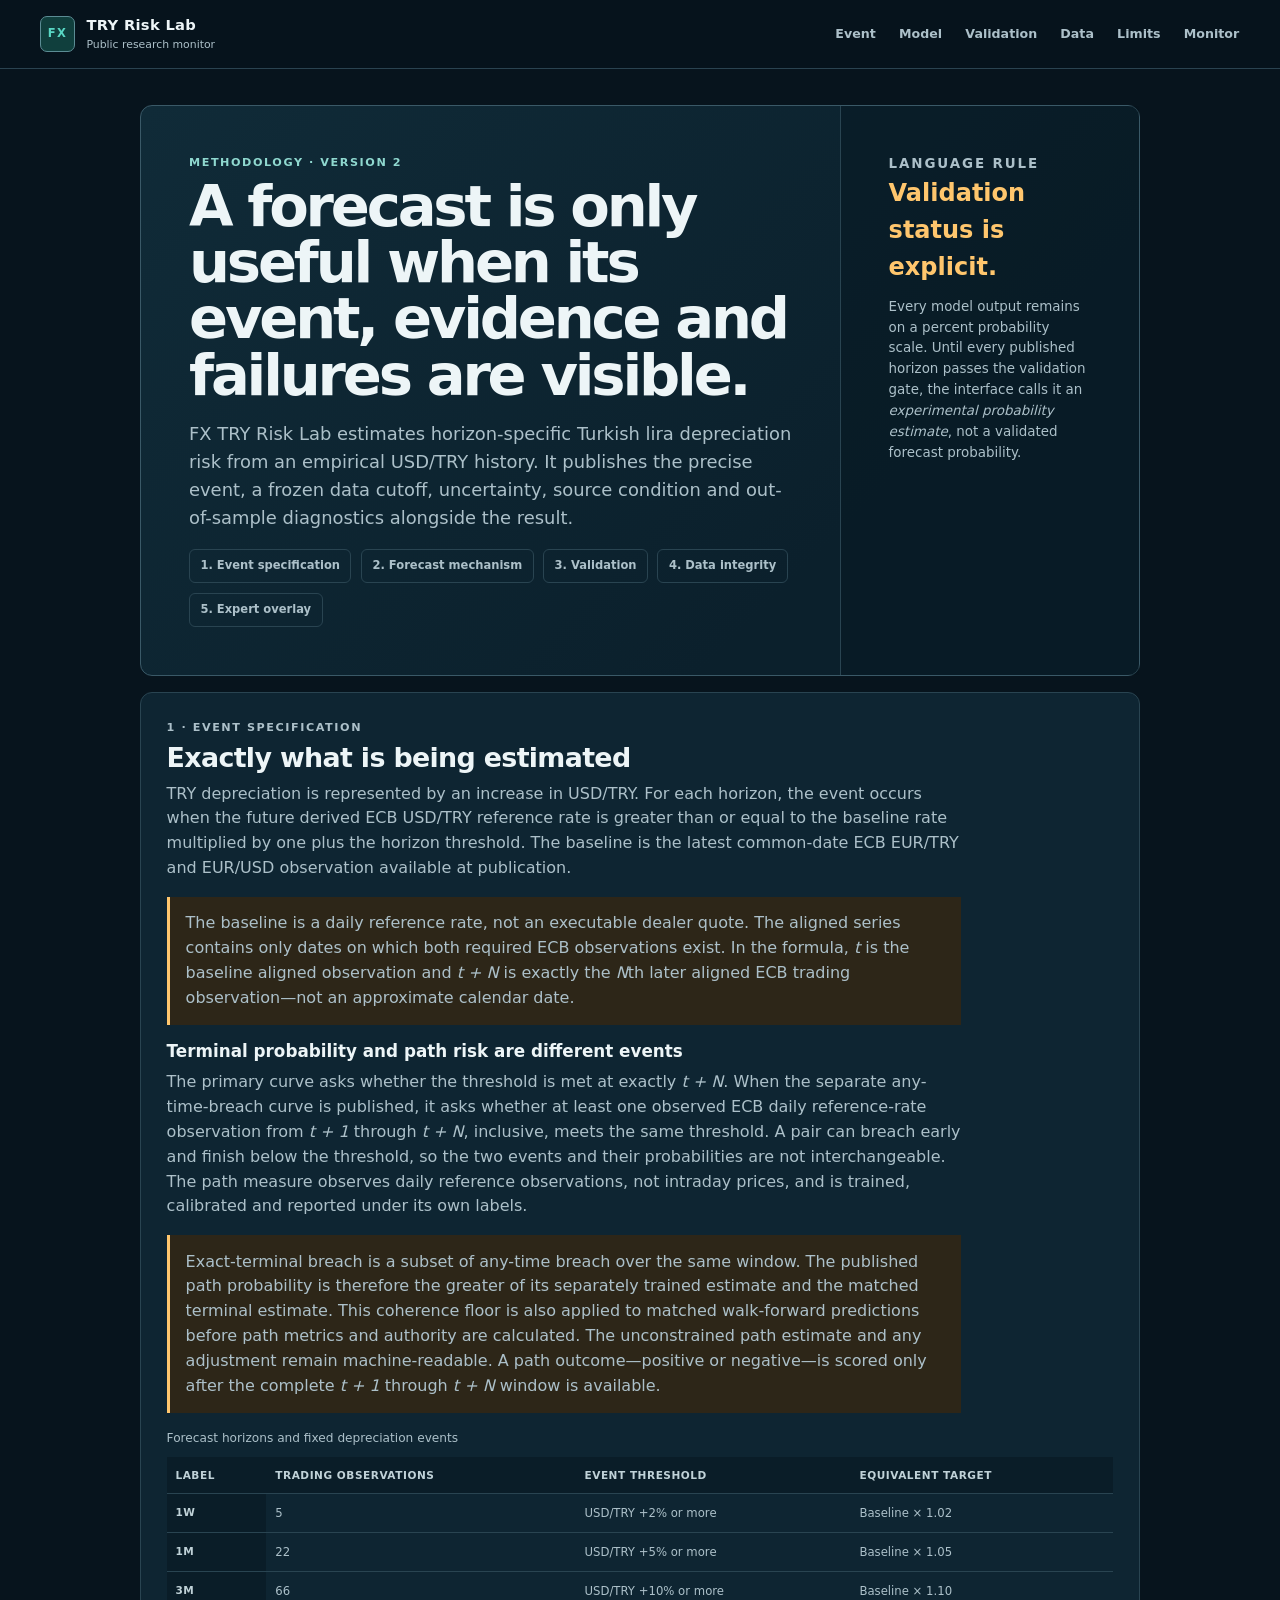
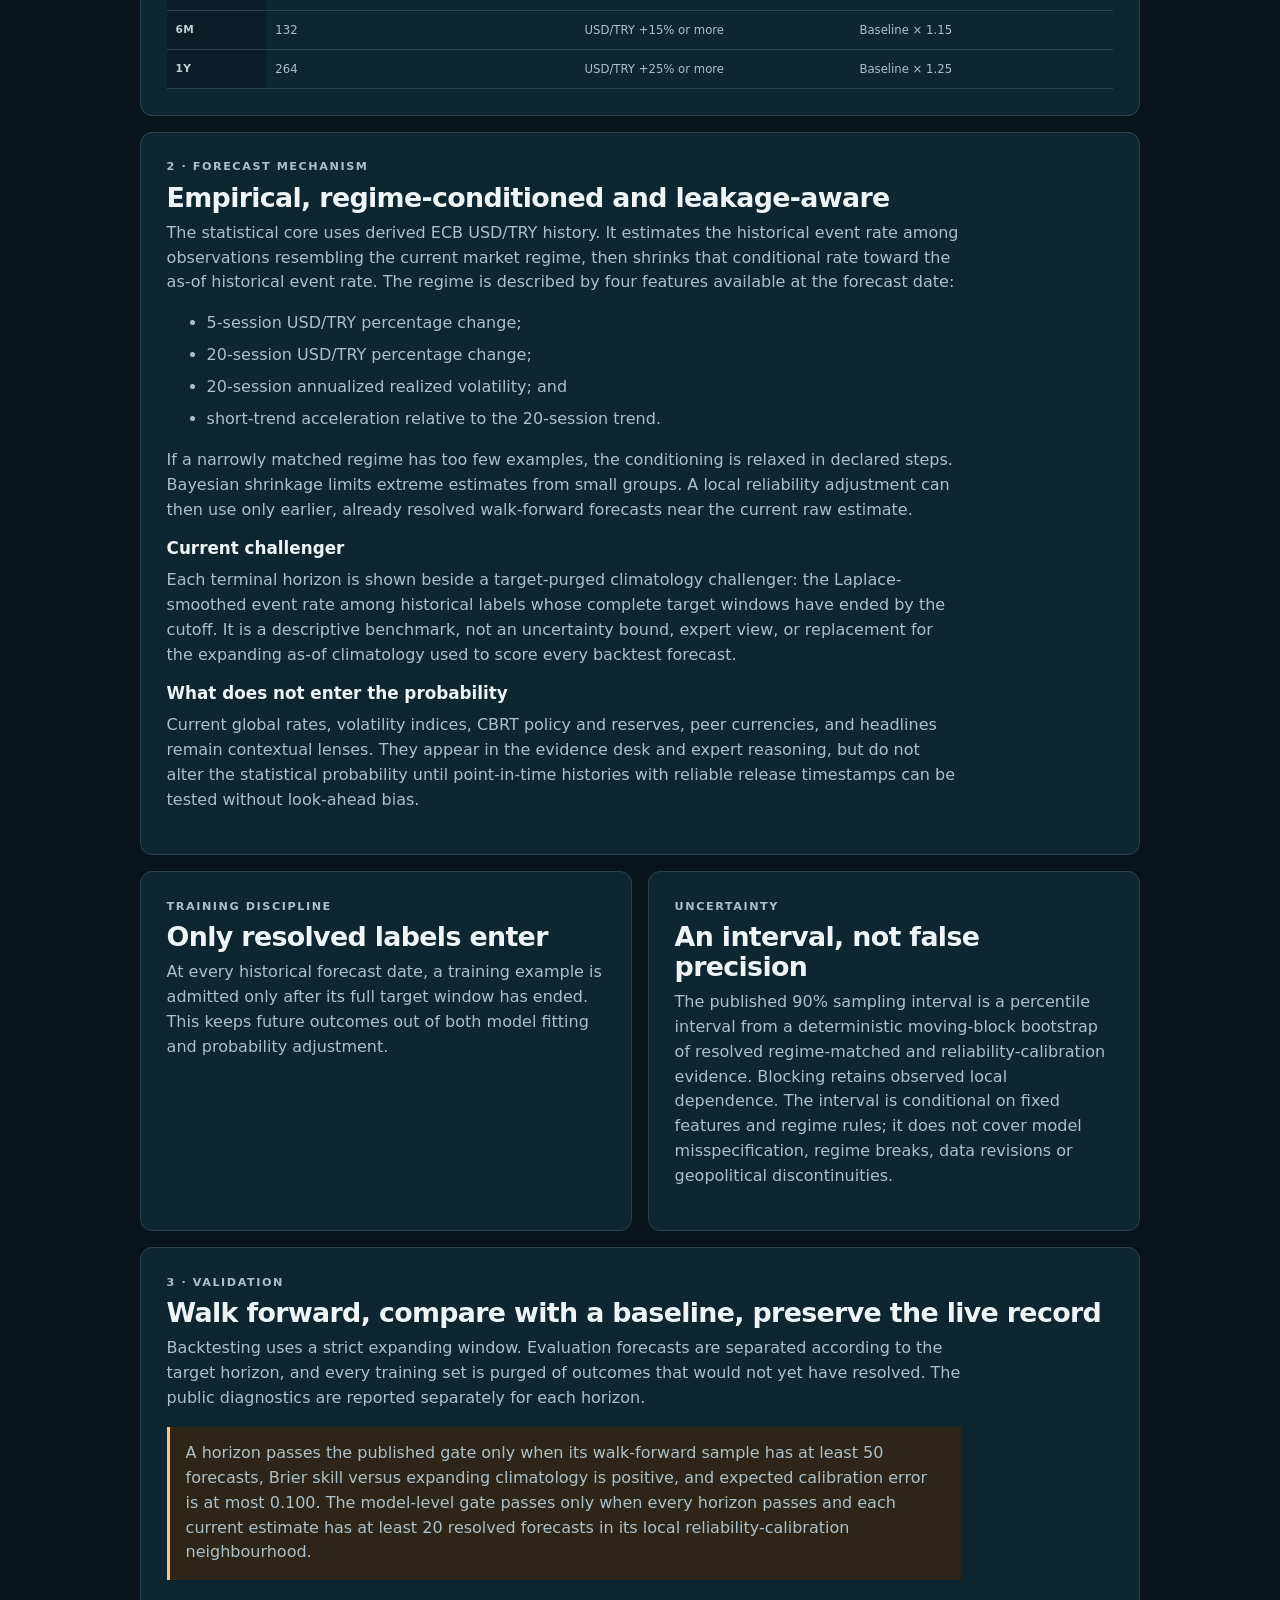
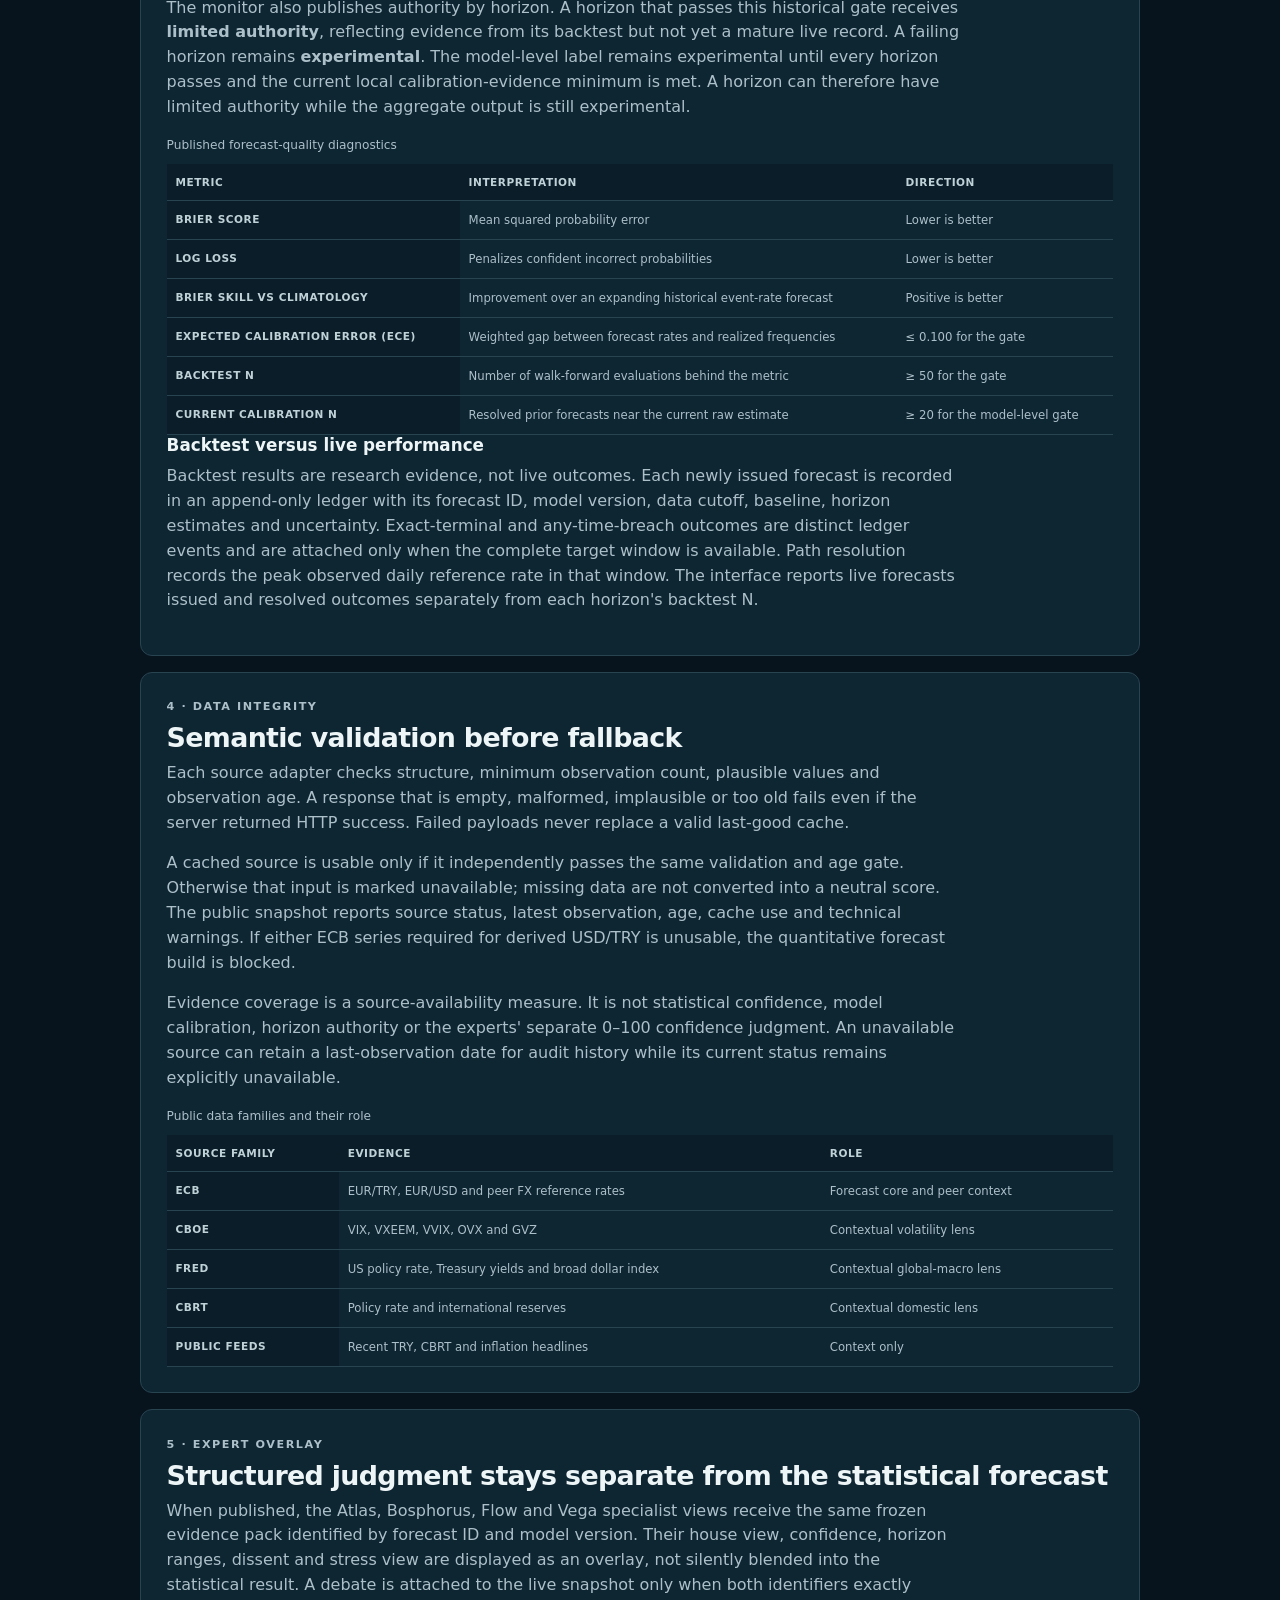
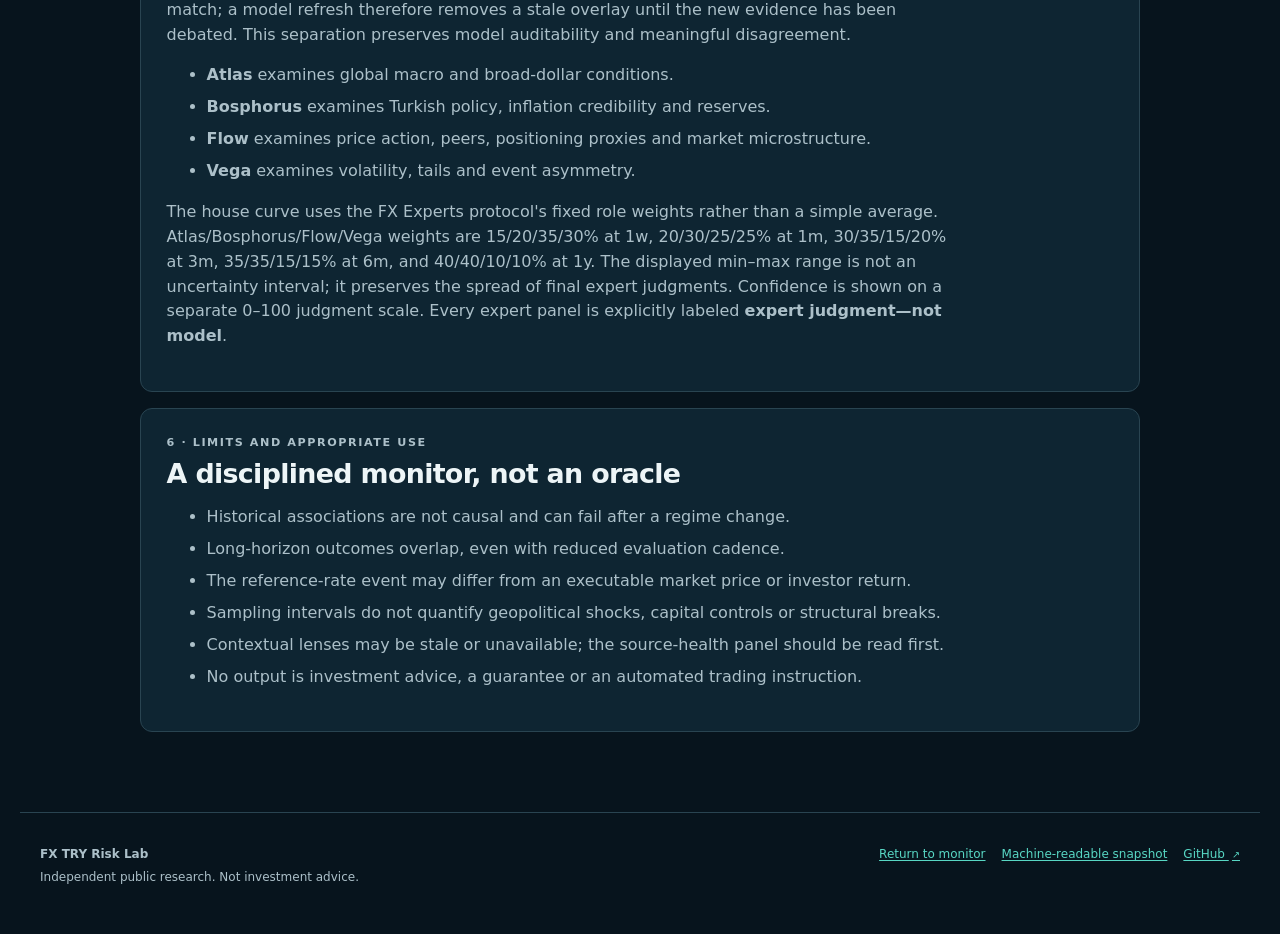
==== commit d859bced: "Implement expert debate and audit findings Add separately calibrated any-reference-fix path risk, v3" ====
--- a/docs/methodology.html
+++ b/docs/methodology.html
@@ -1,20 +1,20 @@
-<!doctype html>
+<!DOCTYPE html>
 <html lang="en">
   <head>
-    <meta charset="utf-8" />
-    <meta name="viewport" content="width=device-width, initial-scale=1" />
+    <meta charset="utf-8">
+    <meta name="viewport" content="width=device-width, initial-scale=1">
     <title>Methodology — FX TRY Risk Lab</title>
-    <meta name="theme-color" content="#0b1f2a" />
-    <meta name="referrer" content="strict-origin-when-cross-origin" />
+    <meta name="theme-color" content="#0b1f2a">
+    <meta name="referrer" content="strict-origin-when-cross-origin">
     <meta
       http-equiv="Content-Security-Policy"
-      content="default-src 'self'; script-src 'self' https://gc.zgo.at; style-src 'self'; img-src 'self' data:; connect-src 'self' https://hulkiokantabak.goatcounter.com; object-src 'none'; base-uri 'self'; form-action 'none'; frame-ancestors 'none'; upgrade-insecure-requests"
-    />
+      content="default-src 'self'; script-src 'self'; style-src 'self'; img-src 'self' data:; connect-src 'self'; object-src 'none'; base-uri 'self'; form-action 'none'; frame-ancestors 'none'; upgrade-insecure-requests"
+    >
     <meta
       name="description"
       content="Event definitions, forecasting design, validation, source-health rules and limitations for FX TRY Risk Lab."
-    />
-    <link rel="stylesheet" href="./style.css" />
+    >
+    <link rel="stylesheet" href="./style.css">
   </head>
   <body>
     <a class="skip-link" href="#main-content">Skip to methodology</a>
@@ -45,13 +45,13 @@
             empirical USD/TRY history. It publishes the precise event, a frozen data cutoff,
             uncertainty, source condition and out-of-sample diagnostics alongside the result.
           </p>
-          <div class="method-nav" aria-label="On this page">
+          <nav class="method-nav" aria-label="On this page">
             <a href="#event">1. Event specification</a>
             <a href="#model">2. Forecast mechanism</a>
             <a href="#validation">3. Validation</a>
             <a href="#data">4. Data integrity</a>
             <a href="#experts">5. Expert overlay</a>
-          </div>
+          </nav>
         </div>
         <aside class="method-status">
           <p class="eyebrow">Language rule</p>
@@ -78,6 +78,24 @@
           series contains only dates on which both required ECB observations exist. In the formula,
           <var>t</var> is the baseline aligned observation and <var>t + N</var> is exactly the
           <var>N</var>th later aligned ECB trading observation—not an approximate calendar date.
+        </p>
+        <h3>Terminal probability and path risk are different events</h3>
+        <p>
+          The primary curve asks whether the threshold is met at exactly <var>t + N</var>. When the
+          separate any-time-breach curve is published, it asks whether at least one observed ECB
+          daily reference-rate observation from <var>t + 1</var> through <var>t + N</var>, inclusive, meets the same
+          threshold. A pair can breach early and finish below the threshold, so the two events and
+          their probabilities are not interchangeable. The path measure observes daily reference
+          observations, not intraday prices, and is trained, calibrated and reported under its own labels.
+        </p>
+        <p class="callout">
+          Exact-terminal breach is a subset of any-time breach over the same window. The published
+          path probability is therefore the greater of its separately trained estimate and the
+          matched terminal estimate. This coherence floor is also applied to matched walk-forward
+          predictions before path metrics and authority are calculated. The unconstrained path
+          estimate and any adjustment remain machine-readable. A path outcome—positive or
+          negative—is scored only after the complete <var>t + 1</var> through <var>t + N</var>
+          window is available.
         </p>
         <div class="table-wrap">
           <table class="info-table">
@@ -114,6 +132,14 @@
           declared steps. Bayesian shrinkage limits extreme estimates from small groups. A local
           reliability adjustment can then use only earlier, already resolved walk-forward forecasts
           near the current raw estimate.
+        </p>
+        <h3>Current challenger</h3>
+        <p>
+          Each terminal horizon is shown beside a target-purged climatology challenger: the
+          Laplace-smoothed event rate among historical labels whose complete target windows have
+          ended by the cutoff. It is a descriptive benchmark, not an uncertainty bound, expert
+          view, or replacement for the expanding as-of climatology used to score every backtest
+          forecast.
         </p>
         <h3>What does not enter the probability</h3>
         <p>
@@ -138,9 +164,11 @@
           <p class="eyebrow">Uncertainty</p>
           <h2>An interval, not false precision</h2>
           <p>
-            The published 90% interval is a shrinkage-adjusted Bernoulli sampling interval based on
-            the effective conditional and calibration sample. It does not cover model misspecification,
-            regime breaks, data revisions or geopolitical discontinuities.
+            The published 90% sampling interval is a percentile interval from a deterministic
+            moving-block bootstrap of resolved regime-matched and reliability-calibration evidence.
+            Blocking retains observed local dependence. The interval is conditional on fixed
+            features and regime rules; it does not cover model misspecification, regime breaks,
+            data revisions or geopolitical discontinuities.
           </p>
         </article>
       </section>
@@ -156,7 +184,17 @@
         <p class="callout">
           A horizon passes the published gate only when its walk-forward sample has at least 50
           forecasts, Brier skill versus expanding climatology is positive, and expected calibration
-          error is at most 0.100. The model-level gate passes only when every horizon passes.
+          error is at most 0.100. The model-level gate passes only when every horizon passes and each
+          current estimate has at least 20 resolved forecasts in its local reliability-calibration
+          neighbourhood.
+        </p>
+        <p>
+          The monitor also publishes authority by horizon. A horizon that passes this historical
+          gate receives <strong>limited authority</strong>, reflecting evidence from its backtest but
+          not yet a mature live record. A failing horizon remains <strong>experimental</strong>. The
+          model-level label remains experimental until every horizon passes and the current local
+          calibration-evidence minimum is met. A horizon can therefore have limited authority while
+          the aggregate output is still experimental.
         </p>
         <div class="table-wrap">
           <table class="info-table">
@@ -168,6 +206,7 @@
               <tr><th scope="row">Brier skill vs climatology</th><td>Improvement over an expanding historical event-rate forecast</td><td>Positive is better</td></tr>
               <tr><th scope="row">Expected calibration error (ECE)</th><td>Weighted gap between forecast rates and realized frequencies</td><td>≤ 0.100 for the gate</td></tr>
               <tr><th scope="row">Backtest N</th><td>Number of walk-forward evaluations behind the metric</td><td>≥ 50 for the gate</td></tr>
+              <tr><th scope="row">Current calibration N</th><td>Resolved prior forecasts near the current raw estimate</td><td>≥ 20 for the model-level gate</td></tr>
             </tbody>
           </table>
         </div>
@@ -175,9 +214,11 @@
         <p>
           Backtest results are research evidence, not live outcomes. Each newly issued forecast is
           recorded in an append-only ledger with its forecast ID, model version, data cutoff,
-          baseline, horizon estimates and uncertainty. Outcomes are attached only when their target
-          observations later become available. The interface reports live forecasts issued and live
-          horizon outcomes resolved separately from each horizon's backtest N.
+          baseline, horizon estimates and uncertainty. Exact-terminal and any-time-breach outcomes
+          are distinct ledger events and are attached only when the complete target window is
+          available. Path resolution records the peak observed daily reference rate in that window.
+          The interface reports live forecasts issued and resolved outcomes separately from each
+          horizon's backtest N.
         </p>
       </section>
 
@@ -195,6 +236,12 @@
           score. The public snapshot reports source status, latest observation, age, cache use and
           technical warnings. If either ECB series required for derived USD/TRY is unusable, the
           quantitative forecast build is blocked.
+        </p>
+        <p>
+          Evidence coverage is a source-availability measure. It is not statistical confidence,
+          model calibration, horizon authority or the experts' separate 0–100 confidence judgment.
+          An unavailable source can retain a last-observation date for audit history while its
+          current status remains explicitly unavailable.
         </p>
         <div class="table-wrap">
           <table class="info-table">
@@ -216,16 +263,27 @@
         <h2>Structured judgment stays separate from the statistical forecast</h2>
         <p>
           When published, the Atlas, Bosphorus, Flow and Vega specialist views receive the same
-          frozen evidence pack. Their house view, confidence and dissent are displayed as an overlay,
-          not silently blended into the statistical result. This separation preserves both model
+          frozen evidence pack identified by forecast ID and model version. Their house view,
+          confidence, horizon ranges, dissent and stress view are displayed as an overlay, not
+          silently blended into the statistical result. A debate is attached to the live snapshot
+          only when both identifiers exactly match; a model refresh therefore removes a stale
+          overlay until the new evidence has been debated. This separation preserves model
           auditability and meaningful disagreement.
         </p>
         <ul>
           <li><strong>Atlas</strong> examines global macro and broad-dollar conditions.</li>
           <li><strong>Bosphorus</strong> examines Turkish policy, inflation credibility and reserves.</li>
-          <li><strong>Flow</strong> examines spot, peers, positioning proxies and market microstructure.</li>
+          <li><strong>Flow</strong> examines price action, peers, positioning proxies and market microstructure.</li>
           <li><strong>Vega</strong> examines volatility, tails and event asymmetry.</li>
         </ul>
+        <p>
+          The house curve uses the FX Experts protocol's fixed role weights rather than a simple
+          average. Atlas/Bosphorus/Flow/Vega weights are 15/20/35/30% at 1w, 20/30/25/25% at 1m,
+          30/35/15/20% at 3m, 35/35/15/15% at 6m, and 40/40/10/10% at 1y. The displayed min–max
+          range is not an uncertainty interval; it preserves the spread of final expert judgments.
+          Confidence is shown on a separate 0–100 judgment scale. Every expert panel is explicitly
+          labeled <strong>expert judgment—not model</strong>.
+        </p>
       </section>
 
       <section class="panel prose-card" id="limits">
@@ -244,8 +302,7 @@
 
     <footer class="site-footer">
       <div><strong>FX TRY Risk Lab</strong><p>Independent public research. Not investment advice.</p></div>
-      <div><a href="./index.html">Return to monitor</a><a href="./data/latest.json">Machine-readable snapshot</a><a href="https://github.com/hulkiokantabak/fx-try-risk-lab" target="_blank" rel="noopener noreferrer">GitHub <span class="external" aria-label="opens in a new tab">↗</span></a></div>
+      <div><a href="./index.html">Return to monitor</a><a href="./data/latest.json">Machine-readable snapshot</a><a href="https://github.com/hulkiokantabak/fx-try-risk-lab" target="_blank" rel="noopener noreferrer">GitHub <span class="external" aria-hidden="true">↗</span><span class="sr-only"> (opens in a new tab)</span></a></div>
     </footer>
-    <script data-goatcounter="https://hulkiokantabak.goatcounter.com/count" async src="https://gc.zgo.at/count.js"></script>
   </body>
 </html>
--- a/docs/style.css
+++ b/docs/style.css
@@ -192,6 +192,7 @@
 }
 
 nav a {
+  padding: 0.3rem 0.05rem;
   color: var(--muted);
   font-size: 0.79rem;
   font-weight: 700;
@@ -576,6 +577,62 @@
   min-height: 220px;
 }
 
+.authority-list,
+.term-legend {
+  display: flex;
+  margin-top: 0.85rem;
+  flex-wrap: wrap;
+  gap: 0.45rem;
+  padding-left: 0;
+  list-style: none;
+}
+
+.challenger-note {
+  margin-top: 0.7rem;
+}
+
+.authority-badge,
+.term-legend-item {
+  display: inline-flex;
+  padding: 0.3rem 0.55rem;
+  border: 1px solid var(--line);
+  border-radius: 999px;
+  color: var(--muted);
+  background: var(--panel-soft);
+  align-items: center;
+  gap: 0.25rem;
+  font-size: 0.68rem;
+}
+
+.authority-badge strong {
+  color: var(--ink);
+}
+
+.authority-limited {
+  color: var(--positive);
+}
+
+.authority-experimental {
+  color: var(--warning);
+}
+
+.authority-table {
+  white-space: nowrap;
+  font-weight: 750;
+}
+
+.term-legend-item::before {
+  width: 1.35rem;
+  height: 0;
+  border-top: 3px solid var(--accent);
+  content: "";
+}
+
+.term-legend-item.path::before {
+  border-color: var(--warning);
+  border-top-style: dashed;
+}
+
 .chart-grid {
   stroke: #203c49;
   stroke-width: 1;
@@ -632,6 +689,22 @@
   stroke: #d9fff9;
 }
 
+.path-risk-line {
+  fill: none;
+  stroke: var(--warning);
+  stroke-width: 2.5;
+  stroke-dasharray: 8 6;
+  stroke-linecap: round;
+  stroke-linejoin: round;
+  vector-effect: non-scaling-stroke;
+}
+
+.path-risk-point {
+  fill: #081b25;
+  stroke: var(--warning);
+  stroke-width: 2.5;
+}
+
 .chart-marker {
   stroke: #081b25;
   stroke-width: 1;
@@ -654,15 +727,18 @@
 }
 
 .legend-swatch {
-  width: 0.65rem;
-  height: 0.65rem;
-  border-radius: 2px;
-}
-
-.palette-0 { background: #37b6a3; }
-.palette-1 { background: #e5a84b; }
-.palette-2 { background: #91a9b8; }
-.palette-3 { background: #d56b6b; }
+  width: 1.5rem;
+  height: 0;
+  border-top: 3px solid;
+}
+
+.palette-0 { border-color: #37b6a3; }
+.palette-1 { border-color: #e5a84b; }
+.palette-2 { border-color: #91a9b8; }
+.palette-3 { border-color: #d56b6b; }
+.pattern-1 { border-top-style: dashed; }
+.pattern-2 { border-top-style: dotted; }
+.pattern-3 { border-top-style: double; }
 
 details {
   margin-top: 0.9rem;
@@ -671,6 +747,7 @@
 summary {
   width: max-content;
   max-width: 100%;
+  padding-block: 0.2rem;
   color: var(--accent);
   cursor: pointer;
   font-size: 0.76rem;
@@ -688,6 +765,11 @@
 
 .driver-panel.risk-down {
   border-top: 3px solid var(--positive);
+}
+
+.driver-neutral {
+  grid-column: 1 / -1;
+  border-top: 3px solid var(--line-strong);
 }
 
 .driver-heading {
@@ -719,6 +801,11 @@
   border-top: 1px solid var(--line);
 }
 
+.driver-neutral .driver-row {
+  padding-right: 0;
+  padding-left: 0;
+}
+
 .driver-row > div,
 .source-card > div {
   justify-content: space-between;
@@ -770,7 +857,34 @@
 }
 
 .expert-panel {
-  grid-column: span 1;
+  grid-column: 1 / -1;
+}
+
+.trigger-panel {
+  grid-column: 1 / -1;
+}
+
+.judgment-tag {
+  color: #ffe4ad;
+  border-color: #7d6337;
+  background: #2d2618;
+}
+
+.expert-house {
+  display: grid;
+  grid-template-columns: minmax(0, 1fr) minmax(22rem, 0.9fr);
+  margin-top: 1.1rem;
+  padding: 1rem;
+  border: 1px solid #6c5733;
+  border-radius: 8px;
+  background: #171f24;
+  gap: 1rem;
+}
+
+.expert-house p {
+  margin-bottom: 0;
+  color: var(--muted);
+  font-size: 0.8rem;
 }
 
 .expert-grid {
@@ -791,6 +905,43 @@
   margin: 0.45rem 0 0;
   color: var(--muted);
   font-size: 0.75rem;
+}
+
+.expert-card .expert-confidence {
+  color: var(--warning);
+  font-weight: 750;
+}
+
+.expert-curve {
+  display: grid;
+  grid-template-columns: repeat(5, minmax(0, 1fr));
+  margin: 0.7rem 0 0;
+  gap: 0.25rem;
+}
+
+.expert-curve div {
+  padding: 0.35rem 0.2rem;
+  border-radius: 4px;
+  background: #071a24;
+  text-align: center;
+}
+
+.expert-curve dt {
+  color: var(--faint);
+  font-size: 0.62rem;
+}
+
+.expert-curve dd {
+  margin: 0.1rem 0 0;
+  color: var(--ink);
+  font-size: 0.74rem;
+  font-weight: 750;
+}
+
+.expert-caveats {
+  display: grid;
+  grid-template-columns: repeat(2, minmax(0, 1fr));
+  gap: 0.8rem;
 }
 
 .dissent-box {
@@ -806,6 +957,12 @@
   margin: 0.25rem 0 0;
 }
 
+.stress-box {
+  border-left-color: var(--negative);
+  color: #ffd2d2;
+  background: #301e22;
+}
+
 .trigger-list {
   margin-top: 0.5rem;
 }
@@ -879,9 +1036,12 @@
 
 .health-counts {
   display: flex;
+  margin: 0;
+  padding-left: 0;
   color: var(--muted);
   gap: 0.75rem;
   font-size: 0.72rem;
+  list-style: none;
 }
 
 .health-counts strong {
@@ -1039,7 +1199,7 @@
 textarea {
   width: 100%;
   padding: 0.85rem;
-  border: 1px solid var(--line-strong);
+  border: 1px solid #66828e;
   border-radius: 8px;
   color: var(--ink);
   background: #071a24;
@@ -1072,6 +1232,7 @@
 }
 
 .button.secondary {
+  border-color: #66828e;
   color: var(--ink);
   background: var(--panel-strong);
 }
@@ -1285,6 +1446,11 @@
     grid-template-columns: 1fr;
   }
 
+  .expert-house,
+  .expert-caveats {
+    grid-template-columns: 1fr;
+  }
+
   .full-span,
   .expert-panel {
     grid-column: 1;
@@ -1323,6 +1489,18 @@
   .site-footer {
     flex-direction: column;
   }
+
+  .chart-shell {
+    overflow-x: auto;
+  }
+
+  .chart-shell svg {
+    min-width: 520px;
+  }
+
+  .term-shell svg {
+    min-width: 460px;
+  }
 }
 
 @media (max-width: 440px) {
@@ -1342,18 +1520,6 @@
   .metric:nth-child(even) {
     padding-left: 0;
     border-left: 0;
-  }
-
-  .chart-shell {
-    overflow-x: auto;
-  }
-
-  .chart-shell svg {
-    min-width: 520px;
-  }
-
-  .term-shell svg {
-    min-width: 460px;
   }
 
   .health-counts {
